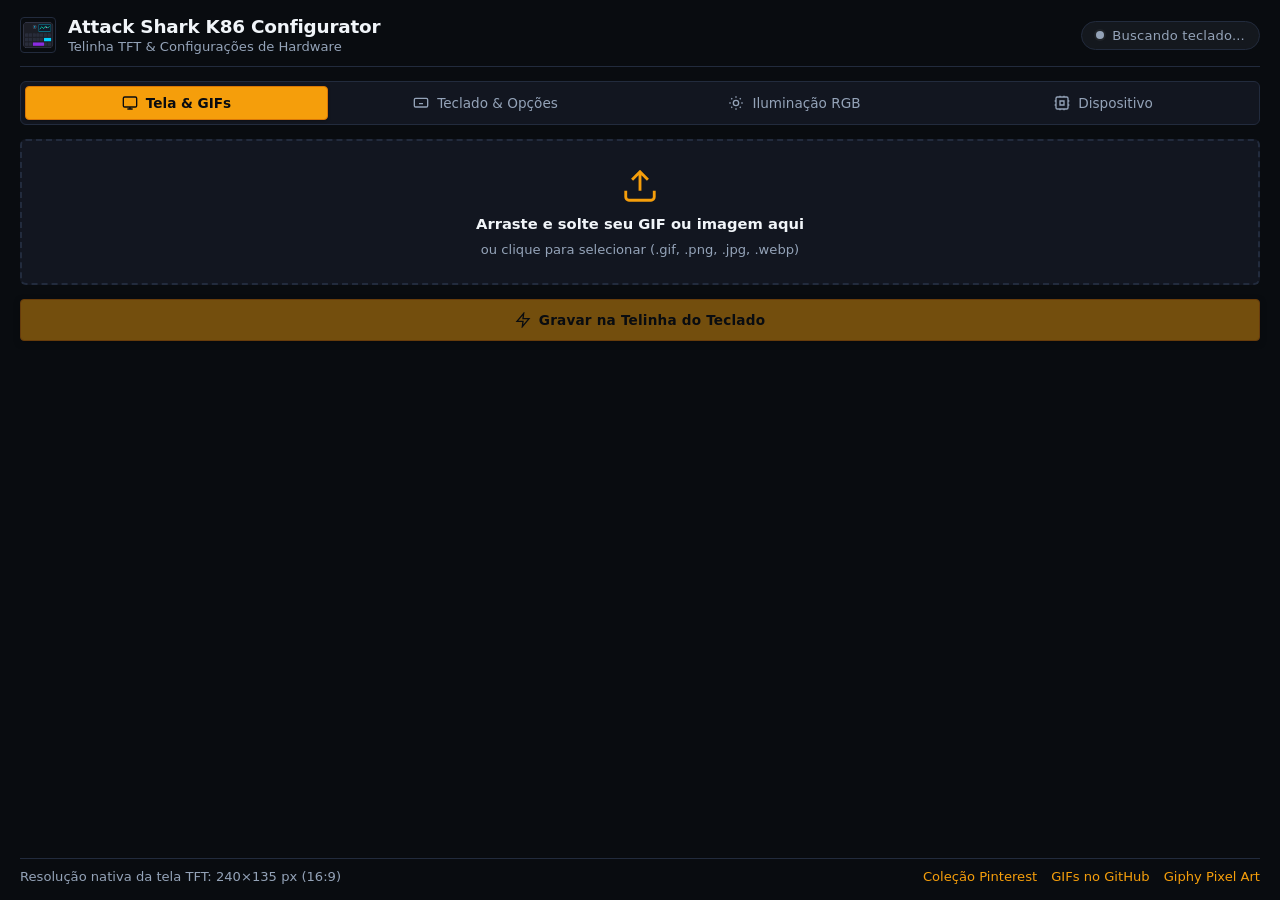
==== ui/index.html @ 5334096b "refactor(ui): modularize monolithic app_ui.html into ui/ directory" ====
<!DOCTYPE html>
<html lang="pt-BR">
<head>
  <meta charset="UTF-8">
  <meta name="viewport" content="width=device-width, initial-scale=1.0">
  <title>Attack Shark K86 - Configurator & Screen Uploader</title>
  <link rel="stylesheet" href="css/style.css">
</head>
<body>

  <header>
    <div class="brand">
      <img id="appIcon" src="icon.png" alt="Icon">
      <div>
        <h1>Attack Shark K86 Configurator</h1>
        <span>Telinha TFT & Configurações de Hardware</span>
      </div>
    </div>
    <div id="deviceBadge" class="status-badge">
      <div class="status-dot"></div>
      <span id="deviceText">Buscando teclado...</span>
    </div>
  </header>

  <!-- Navigation Tabs -->
  <nav class="tabs-nav">
    <button class="tab-btn active" data-tab="tab-screen">
      <svg viewBox="0 0 24 24"><rect width="20" height="15" x="2" y="3" rx="2"/><path d="M12 18v3M8 21h8"/></svg>
      <span>Tela &amp; GIFs</span>
    </button>
    <button class="tab-btn" data-tab="tab-device">
      <svg viewBox="0 0 24 24"><rect width="20" height="13" x="2" y="5" rx="2"/><path d="M6 9h.01M10 9h.01M14 9h.01M18 9h.01M6 13h.01M18 13h.01M9 13h6"/></svg>
      <span>Teclado &amp; Opções</span>
    </button>
    <button class="tab-btn" data-tab="tab-lighting">
      <svg viewBox="0 0 24 24"><circle cx="12" cy="12" r="4"/><path d="M12 2v2M12 20v2M4.93 4.93l1.41 1.41M17.66 17.66l1.41 1.41M2 12h2M20 12h2M6.34 17.66l-1.41 1.41M19.07 4.93l-1.41 1.41"/></svg>
      <span>Iluminação RGB</span>
    </button>
    <button class="tab-btn" data-tab="tab-info">
      <svg viewBox="0 0 24 24"><rect width="18" height="18" x="3" y="3" rx="2"/><path d="M9 9h6v6H9zM9 1v2M15 1v2M9 21v2M15 21v2M1 9h2M1 15h2M21 9h2M21 15h2"/></svg>
      <span>Dispositivo</span>
    </button>
  </nav>

  <!-- Global Alert Box -->
  <div id="alertBox" class="alert"></div>

  <!-- TAB 1: SCREEN & GIF UPLOAD -->
  <div id="tab-screen" class="tab-pane active">
    <div id="dropzone" class="dropzone">
      <svg viewBox="0 0 24 24">
        <path d="M21 15v4a2 2 0 0 1-2 2H5a2 2 0 0 1-2-2v-4M17 8l-5-5-5 5M12 3v12"/>
      </svg>
      <div class="dropzone-text">Arraste e solte seu GIF ou imagem aqui</div>
      <div class="dropzone-subtext">ou clique para selecionar (.gif, .png, .jpg, .webp)</div>
      <input type="file" id="fileInput" accept="image/gif,image/png,image/jpeg,image/webp" style="display: none;">
    </div>

    <!-- Preview Panel -->
    <div id="previewPanel" class="panel" style="display: none;">
      <div class="preview-container">
        <div class="screen-bezel">
          <img id="previewImg" src="data:image/svg+xml,%3Csvg xmlns='http://www.w3.org/2000/svg' width='240' height='135'%3E%3Crect width='100%25' height='100%25' fill='%2305070a'/%3E%3C/svg%3E" alt="Preview TFT">
        </div>
        <div class="file-details">
          <div id="fileName" class="file-name">animacao.gif</div>
          <div id="fileDims" style="color: var(--muted); font-size: 0.85rem;">240 × 135 px (Escala Nativa)</div>
          <div class="badge-row">
            <div id="badgeFrames" class="badge">-- quadros</div>
            <div id="badgeDuration" class="badge">-- ms/quadro</div>
            <div id="badgeSize" class="badge">-- KB</div>
          </div>
        </div>
      </div>

      <!-- Controls -->
      <div class="controls-grid">
        <div class="control-group">
          <div class="control-label">
            Velocidade / Delay:
            <span id="delayVal">40</span>
          </div>
          <input type="range" id="delaySlider" min="5" max="150" value="40">
          <span class="control-hint">Menor = mais rápido (recomendado: 25 a 60 ms)</span>
        </div>

        <div class="control-group">
          <div class="control-label">
            Limite de Quadros:
            <span id="framesVal">60</span>
          </div>
          <input type="range" id="framesSlider" min="10" max="90" value="60">
          <span class="control-hint">Amostragem inteligente para caber na memória flash</span>
        </div>

        <div class="control-group" style="grid-column: span 2;">
          <div class="control-label">Enquadramento do Display:</div>
          <div class="radio-group">
            <div class="radio-btn active" data-fit="crop">Preencher (Crop)</div>
            <div class="radio-btn" data-fit="contain">Conter (Barras Pretas)</div>
            <div class="radio-btn" data-fit="stretch">Esticar</div>
          </div>
        </div>
      </div>
    </div>

    <!-- Upload Action -->
    <div style="display: flex; flex-direction: column; gap: 8px;">
      <button id="btnUpload" class="btn btn-primary" style="width: 100%; padding: 12px;" disabled>
        <svg viewBox="0 0 24 24"><polygon points="13 2 3 14 12 14 11 22 21 10 12 10 13 2"/></svg>
        Gravar na Telinha do Teclado
      </button>
      <div id="progressContainer" class="progress-bar-container">
        <div id="progressBar" class="progress-bar"></div>
      </div>
      <div id="progressInfo" class="progress-info" style="display: none;">
        <span id="progressMsg">Iniciando gravação...</span>
        <span id="progressPct">0%</span>
      </div>
    </div>
  </div>

  <!-- TAB 2: KEYBOARD & HARDWARE SETTINGS -->
  <div id="tab-device" class="tab-pane">
    <!-- Clock Sync -->
    <div class="panel">
      <h2 class="panel-title">
        <svg viewBox="0 0 24 24"><circle cx="12" cy="12" r="10"/><polyline points="12 6 12 12 16 14"/></svg>
        Relógio da Tela TFT
      </h2>
      <p class="panel-desc">Sincroniza o relógio interno exibido na telinha do K86 diretamente com o horário do seu computador.</p>
      <div style="display: flex; justify-content: flex-end;">
        <button id="btnSyncClock" class="btn btn-secondary">
          <svg viewBox="0 0 24 24"><path d="M21 12a9 9 0 0 0-9-9 9.75 9.75 0 0 0-6.74 2.74L3 8"/><path d="M3 3v5h5"/><path d="M3 12a9 9 0 0 0 9 9 9.75 9.75 0 0 0 6.74-2.74L21 16"/><path d="M16 21h5v-5"/></svg>
          Sincronizar com Horário do PC
        </button>
      </div>
    </div>

    <!-- Debounce -->
    <div class="panel">
      <h2 class="panel-title">
        <svg viewBox="0 0 24 24"><polygon points="13 2 3 14 12 14 11 22 21 10 12 10 13 2"/></svg>
        Debounce de Teclas (Tempo de Resposta)
      </h2>
      <p class="panel-desc">Valores mais baixos diminuem a latência das teclas; aumente caso sinta repetições involuntárias (duplo clique).</p>
      <div class="control-group">
        <div class="control-label">
          Tempo de Debounce:
          <span id="debounceVal">3 ms</span>
        </div>
        <input type="range" id="debounceSlider" min="1" max="10" value="3">
      </div>
      <div style="display: flex; justify-content: flex-end;">
        <button id="btnSaveDebounce" class="btn btn-secondary">
          <svg viewBox="0 0 24 24"><path d="M19 21H5a2 2 0 0 1-2-2V5a2 2 0 0 1 2-2h11l5 5v11a2 2 0 0 1-2 2z"/><polyline points="17 21 17 13 7 13 7 21"/><polyline points="7 3 7 8 15 8"/></svg>
          Salvar Debounce
        </button>
      </div>
    </div>

    <!-- Hardware Switches -->
    <div class="panel">
      <h2 class="panel-title">
        <svg viewBox="0 0 24 24"><path d="M12 20v-6M6 20V10M18 20V4"/><circle cx="12" cy="10" r="2"/><circle cx="6" cy="14" r="2"/><circle cx="18" cy="8" r="2"/></svg>
        Interruptores de Hardware
      </h2>
      
      <div class="switch-row">
        <div class="switch-info">
          <h3>Bloquear Tecla Windows (Win Lock)</h3>
          <p>Desativa a tecla Windows durante jogos para evitar saídas acidentais.</p>
        </div>
        <label class="toggle-switch">
          <input type="checkbox" id="switchWinLock">
          <span class="toggle-slider"></span>
        </label>
      </div>

      <div class="switch-row">
        <div class="switch-info">
          <h3>Inverter WASD com as Setas</h3>
          <p>Troca a função das teclas W/A/S/D pelas teclas de setas direcionais.</p>
        </div>
        <label class="toggle-switch">
          <input type="checkbox" id="switchWasdSwap">
          <span class="toggle-slider"></span>
        </label>
      </div>

      <div class="switch-row">
        <div class="switch-info">
          <h3>Desligar Iluminação das Teclas (Backlight)</h3>
          <p>Apaga todos os LEDs sob as teclas do teclado.</p>
        </div>
        <label class="toggle-switch">
          <input type="checkbox" id="switchLedOff">
          <span class="toggle-slider"></span>
        </label>
      </div>

      <div class="switch-row">
        <div class="switch-info">
          <h3>Desligar LEDs Laterais (Side Light)</h3>
          <p>Desativa as faixas luminosas nas laterais do K86.</p>
        </div>
        <label class="toggle-switch">
          <input type="checkbox" id="switchSideLedOff">
          <span class="toggle-slider"></span>
        </label>
      </div>

      <div style="display: flex; justify-content: flex-end; padding-top: 6px;">
        <button id="btnSaveOptions" class="btn btn-secondary">
          <svg viewBox="0 0 24 24"><path d="M19 21H5a2 2 0 0 1-2-2V5a2 2 0 0 1 2-2h11l5 5v11a2 2 0 0 1-2 2z"/><polyline points="17 21 17 13 7 13 7 21"/><polyline points="7 3 7 8 15 8"/></svg>
          Aplicar Opções
        </button>
      </div>
    </div>

    <!-- Sleep Timers -->
    <div class="panel">
      <h2 class="panel-title">
        <svg viewBox="0 0 24 24"><path d="M12 3a6 6 0 0 0 9 9 9 9 0 1 1-9-9Z"/></svg>
        Temporizadores de Suspensão (Economia de Bateria)
      </h2>
      <div class="controls-grid" style="border: none; padding-top: 0;">
        <div class="control-group">
          <label class="control-label">Hibernação 2.4 GHz:</label>
          <select id="selSleepRf">
            <option value="60">1 minuto (60s)</option>
            <option value="120">2 minutos (120s)</option>
            <option value="180">3 minutos (180s - Padrão)</option>
            <option value="300">5 minutos (300s)</option>
            <option value="600">10 minutos (600s)</option>
          </select>
        </div>
        <div class="control-group">
          <label class="control-label">Hibernação Bluetooth:</label>
          <select id="selSleepBt">
            <option value="60">1 minuto (60s)</option>
            <option value="120">2 minutos (120s)</option>
            <option value="180">3 minutos (180s - Padrão)</option>
            <option value="300">5 minutos (300s)</option>
            <option value="600">10 minutos (600s)</option>
          </select>
        </div>
        <div class="control-group" style="grid-column: span 2;">
          <label class="control-label">Suspensão Profunda (Deep Sleep):</label>
          <select id="selSleepDeep">
            <option value="600">10 minutos (600s)</option>
            <option value="1200">20 minutos (1200s - Padrão)</option>
            <option value="1800">30 minutos (1800s)</option>
            <option value="3600">1 hora (3600s)</option>
          </select>
        </div>
      </div>
      <div style="display: flex; justify-content: flex-end;">
        <button id="btnSaveSleep" class="btn btn-secondary">
          <svg viewBox="0 0 24 24"><path d="M19 21H5a2 2 0 0 1-2-2V5a2 2 0 0 1 2-2h11l5 5v11a2 2 0 0 1-2 2z"/><polyline points="17 21 17 13 7 13 7 21"/><polyline points="7 3 7 8 15 8"/></svg>
          Salvar Temporizadores
        </button>
      </div>
    </div>
  </div>

  <!-- TAB 3: RGB LIGHTING -->
  <div id="tab-lighting" class="tab-pane">
    <!-- Interactive Live Keyboard & Side LED Preview Panel -->
    <div class="panel keyboard-preview-panel">
      <div style="display: flex; justify-content: space-between; align-items: flex-start; flex-wrap: wrap; gap: 8px;">
        <div>
          <h2 class="panel-title">
            <svg viewBox="0 0 24 24"><rect width="20" height="13" x="2" y="5" rx="2"/><path d="M6 9h.01M10 9h.01M14 9h.01M18 9h.01M6 13h.01M18 13h.01M9 13h6"/></svg>
            Simulação de Iluminação em Tempo Real
          </h2>
          <p class="panel-desc">Efeito, cor e movimento do backlight e das barras laterais. As mudanças refletem instantaneamente.</p>
        </div>
        <div class="preview-pill">
          <span class="preview-pill-dot"></span>
          <span id="previewStatusText">Backlight Ativo</span>
        </div>
      </div>

      <div class="keyboard-stage-wrapper">
        <canvas id="keyboardCanvas" width="680" height="232" title="Prévia dinâmica do Attack Shark K86 — Clique nas teclas para simular digitação"></canvas>
      </div>

      <div class="preview-indicators-row">
        <div class="preview-indicator-item">
          <span class="preview-indicator-label">Teclas:</span>
          <span id="previewKeyModeLabel" class="preview-indicator-val">Estático</span>
        </div>
        <div class="preview-indicator-item">
          <span class="preview-indicator-label">Laterais:</span>
          <span id="previewSideModeLabel" class="preview-indicator-val">Estático</span>
        </div>
        <div class="preview-indicator-item">
          <span class="preview-indicator-label">Velocidade:</span>
          <span id="previewSpeedLabel" class="preview-indicator-val">2</span>
        </div>
        <div class="preview-indicator-item" style="margin-left: auto;">
          <span class="preview-indicator-hint">Clique nas teclas para simular digitação</span>
        </div>
      </div>
    </div>

    <div class="panel">
      <h2 class="panel-title">
        <svg viewBox="0 0 24 24"><circle cx="12" cy="12" r="4"/><path d="M12 2v2M12 20v2M4.93 4.93l1.41 1.41M17.66 17.66l1.41 1.41M2 12h2M20 12h2M6.34 17.66l-1.41 1.41M19.07 4.93l-1.41 1.41"/></svg>
        Efeitos e Iluminação das Teclas
      </h2>

      <div class="control-group">
        <label class="control-label">Modo / Efeito de Iluminação:</label>
        <select id="selLedMode">
          <option value="1">Estático (Static)</option>
          <option value="2">Respiração (Breathing)</option>
          <option value="3">Ciclo de Espectro (Spectrum Cycle)</option>
          <option value="4">Onda (Wave)</option>
          <option value="5">Ondulação ao Digitar (Ripple)</option>
          <option value="6">Pontos Estelares (Star Dots)</option>
          <option value="7">Fluxo (Flow)</option>
          <option value="8">Sombra de Tecla (Key Shadow)</option>
          <option value="9">Camadas (Layers)</option>
          <option value="10">Onda Senoidal (Sine Wave)</option>
          <option value="11">Mola (Spring)</option>
          <option value="12">Neon</option>
          <option value="14">Radiante (Radiant)</option>
          <option value="15">Loop</option>
          <option value="16">Grade de Cores (Color Grid)</option>
          <option value="17">Queda de Neve (Snowfall)</option>
          <option value="18">Meteoro (Meteor)</option>
          <option value="19">Neve Suave (Silent Snow)</option>
        </select>
      </div>

      <div class="control-group" style="padding-top: 6px;">
        <div style="display: flex; justify-content: space-between; align-items: center;">
          <label class="control-label" style="margin: 0;">Modo de Cor:</label>
          <div class="radio-group" style="max-width: 220px;">
            <div class="radio-btn active" id="btnColorCustom" data-rainbow="0">Cor Fixa</div>
            <div class="radio-btn" id="btnColorRainbow" data-rainbow="1">Arco-íris</div>
          </div>
        </div>

        <!-- Custom Color Section for Keys -->
        <div id="groupCustomColor" class="color-section">
          <div class="color-hub-row">
            <div class="color-chip-wrapper" title="Clique para abrir o seletor nativo do sistema">
              <div id="colorChip" class="color-chip"></div>
              <input type="color" id="nativeColorMain" class="native-color-picker" value="#00ffff" title="Seletor de cor">
            </div>
            <div class="color-meta">
              <div class="color-hex-input-group">
                <input type="text" id="inputColorHex" class="color-hex-input" value="#00FFFF" maxlength="7" spellcheck="false" title="Código HEX">
                <span id="labelColorRgb" class="color-rgb-label">RGB(0, 255, 255)</span>
              </div>
            </div>
          </div>

          <div class="hue-slider-group">
            <div class="hue-slider-label">
              <span>Matiz Espectral (Hue):</span>
              <span id="hueValMain" style="font-family: monospace; font-size: 0.82rem; color: var(--accent);">180°</span>
            </div>
            <input type="range" id="hueSliderMain" class="hue-slider" min="0" max="360" value="180">
          </div>

          <div class="color-presets-wrapper">
            <span class="color-presets-title">Cores Rápidas:</span>
            <div class="color-presets-grid" id="colorPresets"></div>
          </div>
        </div>
      </div>

      <div class="controls-grid" style="border: none; padding-top: 6px;">
        <div class="control-group">
          <div class="control-label">
            Brilho dos LEDs:
            <span id="labelBrightness">4 (Máx)</span>
          </div>
          <input type="range" id="sliderBrightness" min="0" max="4" value="4">
        </div>

        <div class="control-group">
          <div class="control-label">
            Velocidade do Efeito:
            <span id="labelSpeed">2</span>
          </div>
          <input type="range" id="sliderSpeed" min="0" max="4" value="2">
        </div>
      </div>
      <div style="display: flex; justify-content: flex-end; padding-top: 10px;">
        <button id="btnApplyLed" class="btn btn-primary">
          <svg viewBox="0 0 24 24"><circle cx="12" cy="12" r="4"/><path d="M12 2v2M12 20v2M4.93 4.93l1.41 1.41M17.66 17.66l1.41 1.41M2 12h2M20 12h2"/></svg>
          Aplicar Iluminação
        </button>
      </div>
    </div>

    <!-- Side LED Lighting Panel -->
    <div class="panel">
      <h2 class="panel-title">
        <svg viewBox="0 0 24 24"><rect width="18" height="18" x="3" y="3" rx="2"/><path d="M7 3v18M17 3v18"/></svg>
        Iluminação das Barras Laterais (Side LEDs)
      </h2>
      <p class="panel-desc">Controle dedicado das fitas de LED nas bordas esquerda e direita do Attack Shark K86.</p>

      <div class="control-group">
        <label class="control-label">Modo dos LEDs Laterais:</label>
        <select id="selSledMode">
          <option value="0">Desligado (Off)</option>
          <option value="1" selected>Estático (Static)</option>
          <option value="2">Respiração (Breathing)</option>
          <option value="3">Neon (Arco-íris Dinâmico)</option>
          <option value="4">Onda (Wave)</option>
          <option value="5">Cobra (Snake)</option>
        </select>
      </div>

      <div class="control-group" style="padding-top: 6px;">
        <div style="display: flex; justify-content: space-between; align-items: center;">
          <label class="control-label" style="margin: 0;">Modo de Cor Lateral:</label>
          <div class="radio-group" style="max-width: 220px;">
            <div class="radio-btn active" id="btnSledColorCustom">Cor Fixa</div>
            <div class="radio-btn" id="btnSledColorRainbow">Arco-íris</div>
          </div>
        </div>

        <!-- Custom Color Section for Side LEDs (Identical Architecture) -->
        <div id="groupSledCustomColor" class="color-section">
          <div class="color-hub-row">
            <div class="color-chip-wrapper" title="Clique para abrir o seletor nativo do sistema">
              <div id="sledColorChip" class="color-chip"></div>
              <input type="color" id="nativeColorSled" class="native-color-picker" value="#00ffff" title="Seletor de cor lateral">
            </div>
            <div class="color-meta">
              <div class="color-hex-input-group">
                <input type="text" id="inputSledColorHex" class="color-hex-input" value="#00FFFF" maxlength="7" spellcheck="false" title="Código HEX">
                <span id="labelSledColorRgb" class="color-rgb-label">RGB(0, 255, 255)</span>
              </div>
            </div>
            <button id="btnCopyMainColor" class="btn btn-secondary" style="margin-left: auto; padding: 6px 12px; font-size: 0.82rem;">
              <svg viewBox="0 0 24 24"><polygon points="13 2 3 14 12 14 11 22 21 10 12 10 13 2"/></svg>
              Copiar Cor das Teclas
            </button>
          </div>

          <div class="hue-slider-group">
            <div class="hue-slider-label">
              <span>Matiz Espectral (Hue):</span>
              <span id="hueValSled" style="font-family: monospace; font-size: 0.82rem; color: var(--accent);">180°</span>
            </div>
            <input type="range" id="hueSliderSled" class="hue-slider" min="0" max="360" value="180">
          </div>

          <div class="color-presets-wrapper">
            <span class="color-presets-title">Cores Rápidas:</span>
            <div class="color-presets-grid" id="sledColorPresets"></div>
          </div>
        </div>
      </div>

      <div class="controls-grid" style="border: none; padding-top: 6px;">
        <div class="control-group">
          <div class="control-label">
            Brilho Lateral:
            <span id="labelSledBrightness">4 (Máx)</span>
          </div>
          <input type="range" id="sliderSledBrightness" min="0" max="4" value="4">
        </div>

        <div class="control-group">
          <div class="control-label">
            Velocidade Lateral:
            <span id="labelSledSpeed">2</span>
          </div>
          <input type="range" id="sliderSledSpeed" min="0" max="4" value="2">
        </div>
      </div>
      <div style="display: flex; justify-content: flex-end; padding-top: 10px;">
        <button id="btnApplySled" class="btn btn-primary">
          <svg viewBox="0 0 24 24"><rect width="18" height="18" x="3" y="3" rx="2"/><path d="M7 3v18M17 3v18"/></svg>
          Aplicar LEDs Laterais
        </button>
      </div>
    </div>
  </div>

  <!-- TAB 4: DEVICE INFO & MAINTENANCE -->
  <div id="tab-info" class="tab-pane">
    <div class="panel">
      <h2 class="panel-title">
        <svg viewBox="0 0 24 24"><rect width="18" height="18" x="3" y="3" rx="2"/><path d="M9 9h6v6H9zM9 1v2M15 1v2M9 21v2M15 21v2M1 9h2M1 15h2M21 9h2M21 15h2"/></svg>
        Informações de Hardware
      </h2>
      <table class="info-table">
        <tbody>
          <tr><td>Modelo:</td><td id="infoModel">Attack Shark K86</td></tr>
          <tr><td>Revisão / Device ID:</td><td id="infoDevId">--</td></tr>
          <tr><td>Identificador USB:</td><td id="infoUsbId">3151:4015</td></tr>
          <tr><td>Chipset / Família:</td><td id="infoFamily">ROYUAN YC500 / YC3121</td></tr>
          <tr><td>Interface de Comunicação:</td><td id="infoNode">/dev/hidrawX</td></tr>
          <tr><td>Resolução da Telinha:</td><td>240 × 135 pixels (RGB565)</td></tr>
        </tbody>
      </table>
    </div>

    <div class="panel" style="border-color: rgba(239, 68, 68, 0.35); background: rgba(239, 68, 68, 0.03);">
      <h2 class="panel-title" style="color: var(--error-text);">
        <svg viewBox="0 0 24 24" style="stroke: var(--error-text);"><path d="m21.73 18-8-14a2 2 0 0 0-3.48 0l-8 14A2 2 0 0 0 4 21h16a2 2 0 0 0 1.73-3Z"/><line x1="12" y1="9" x2="12" y2="13"/><line x1="12" y1="17" x2="12.01" y2="17"/></svg>
        Restauração aos Padrões de Fábrica
      </h2>
      <p class="panel-desc">Restaura todas as configurações, tempos de suspensão, debounce e iluminação para os padrões originais de fábrica do teclado.</p>
      <div style="display: flex; justify-content: flex-end; margin-top: 6px;">
        <button id="btnFactoryReset" class="btn btn-danger">
          <svg viewBox="0 0 24 24"><path d="M3 6h18M19 6v14a2 2 0 0 1-2 2H7a2 2 0 0 1-2-2V6M8 6V4a2 2 0 0 1 2-2h4a2 2 0 0 1 2 2v2"/></svg>
          Restaurar Padrões de Fábrica
        </button>
      </div>
    </div>
  </div>

  <!-- Footer -->
  <footer>
    <span>Resolução nativa da tela TFT: 240×135 px (16:9)</span>
    <div class="links-group">
      <a href="#" onclick="openExternal('https://br.pinterest.com/mayssarf/gifs-for-attack-shark-k86'); return false;">Coleção Pinterest</a>
      <a href="#" onclick="openExternal('https://github.com/marcel-pietron/k86-screen-frames'); return false;">GIFs no GitHub</a>
      <a href="#" onclick="openExternal('https://giphy.com/search/pixel-art-loop'); return false;">Giphy Pixel Art</a>
    </div>
  </footer>


  <script src="js/keyboard_preview.js"></script>
  <script src="js/app.js"></script>
</body>
</html>
---- ui/css/style.css ----
:root {
      /* Console Tático / Engenharia de Hardware */
      --bg: #090c10;
      --card: #121620;
      --card-hover: #171d2b;
      --border: #222b3d;
      --border-focus: #3b4763;
      
      /* Acento de Instrumentação: Âmbar Tático */
      --accent: #f59e0b;
      --accent-hover: #d97706;
      --accent-active: #b45309;
      --accent-fg: #090c10;
      --accent-subtle: rgba(245, 158, 11, 0.12);
      --accent-border: rgba(245, 158, 11, 0.35);
      
      /* Marcadores de Telemetria */
      --telemetry: #00d2ff;
      --telemetry-subtle: rgba(0, 210, 255, 0.12);
      
      /* Estados de Sistema */
      --success: #10b981;
      --success-subtle: rgba(16, 185, 129, 0.12);
      --success-border: rgba(16, 185, 129, 0.35);
      --error: #dc2626;
      --error-text: #f87171;
      --error-subtle: rgba(220, 38, 38, 0.12);
      --error-border: rgba(220, 38, 38, 0.35);
      
      --text: #f1f5f9;
      --muted: #94a3b8;
      --muted-dark: #8da2bd;
      
      --radius: 6px;
      --radius-sm: 4px;
      --radius-lg: 8px;
      
      --shadow-elevation: 0 4px 16px rgba(0, 0, 0, 0.45);
      --shadow-surface: 0 1px 3px rgba(0, 0, 0, 0.3);
    }

    * {
      box-sizing: border-box;
      margin: 0;
      padding: 0;
      font-family: system-ui, -apple-system, BlinkMacSystemFont, "Segoe UI", Roboto, "Ubuntu", "Cantarell", sans-serif;
    }

    ::selection {
      background: rgba(245, 158, 11, 0.3);
      color: #ffffff;
    }

    ::-webkit-scrollbar {
      width: 6px;
      height: 6px;
    }
    ::-webkit-scrollbar-track {
      background: var(--bg);
    }
    ::-webkit-scrollbar-thumb {
      background: var(--border);
      border-radius: 3px;
    }
    ::-webkit-scrollbar-thumb:hover {
      background: var(--border-focus);
    }

    :focus-visible {
      outline: 2px solid var(--accent);
      outline-offset: 2px;
    }

    .font-mono, .badge, .file-name, #infoUsbId, #infoFamily, #infoNode, #labelColorHex, #labelSledColorHex {
      font-family: "JetBrains Mono", "Fira Code", "Cascadia Code", "SFMono-Regular", Consolas, monospace;
      font-variant-numeric: tabular-nums;
    }

    .tab-btn, .btn, .radio-btn, .toggle-switch, .preset-dot, .brand img {
      user-select: none;
      -webkit-user-select: none;
    }

    body {
      background: var(--bg);
      color: var(--text);
      padding: 16px 20px;
      min-height: 100vh;
      display: flex;
      flex-direction: column;
      gap: 14px;
    }

    header {
      display: flex;
      justify-content: space-between;
      align-items: center;
      padding-bottom: 12px;
      border-bottom: 1px solid var(--border);
    }

    .brand {
      display: flex;
      align-items: center;
      gap: 12px;
    }

    .brand img {
      width: 36px;
      height: 36px;
      border-radius: var(--radius-sm);
      border: 1px solid var(--border);
    }

    .brand h1 {
      font-size: 1.15rem;
      font-weight: 600;
      letter-spacing: -0.2px;
      color: var(--text);
    }

    .brand span {
      font-size: 0.82rem;
      color: var(--muted);
      display: block;
      margin-top: 2px;
    }

    .status-badge {
      display: flex;
      align-items: center;
      gap: 8px;
      padding: 6px 14px;
      border-radius: 20px;
      font-size: 0.82rem;
      font-weight: 500;
      background: rgba(148, 163, 184, 0.08);
      border: 1px solid var(--border);
      color: var(--muted);
      letter-spacing: 0.2px;
    }

    .status-badge.connected {
      background: var(--success-subtle);
      border-color: var(--success-border);
      color: var(--success);
    }

    .status-badge.error {
      background: var(--error-subtle);
      border-color: var(--error-border);
      color: var(--error);
    }

    .status-dot {
      width: 8px;
      height: 8px;
      border-radius: 50%;
      background: currentColor;
      box-shadow: 0 0 0 2px rgba(255, 255, 255, 0.05);
    }

    /* Tabs Navigation */
    .tabs-nav {
      display: flex;
      gap: 6px;
      background: var(--card);
      padding: 4px;
      border-radius: var(--radius);
      border: 1px solid var(--border);
    }

    .tab-btn {
      flex: 1;
      padding: 8px 12px;
      font-size: 0.85rem;
      font-weight: 500;
      border-radius: var(--radius-sm);
      border: 1px solid transparent;
      background: transparent;
      color: var(--muted);
      cursor: pointer;
      display: flex;
      align-items: center;
      justify-content: center;
      gap: 8px;
      transition: all 0.15s ease;
    }

    .tab-btn:hover {
      color: var(--text);
      background: var(--card-hover);
      border-color: var(--border);
    }

    .tab-btn.active {
      background: var(--accent);
      color: var(--accent-fg);
      font-weight: 600;
      border-color: var(--accent-hover);
      box-shadow: var(--shadow-surface);
    }

    .tab-btn svg {
      width: 16px;
      height: 16px;
      stroke: currentColor;
      stroke-width: 2;
      fill: none;
      flex-shrink: 0;
    }

    /* Tab Content Areas */
    .tab-pane {
      display: none;
      flex-direction: column;
      gap: 14px;
    }

    .tab-pane.active {
      display: flex;
    }

    /* Panels & Cards */
    .panel {
      background: var(--card);
      border: 1px solid var(--border);
      border-radius: var(--radius);
      padding: 18px;
      display: flex;
      flex-direction: column;
      gap: 14px;
      box-shadow: var(--shadow-surface);
    }

    .panel-title {
      font-size: 0.95rem;
      font-weight: 600;
      color: var(--text);
      display: flex;
      align-items: center;
      gap: 10px;
      letter-spacing: -0.1px;
    }

    .panel-title svg {
      width: 18px;
      height: 18px;
      stroke: var(--accent);
      stroke-width: 2;
      fill: none;
      flex-shrink: 0;
    }

    .panel-desc {
      font-size: 0.85rem;
      color: var(--muted);
      line-height: 1.45;
    }

    /* Drop Zone */
    .dropzone {
      border: 2px dashed var(--border);
      background: var(--card);
      border-radius: var(--radius);
      padding: 26px 20px;
      text-align: center;
      cursor: pointer;
      transition: all 0.2s ease;
      display: flex;
      flex-direction: column;
      align-items: center;
      justify-content: center;
      gap: 10px;
    }
    .dropzone.compact {
      padding: 12px 18px;
      flex-direction: row;
      gap: 12px;
      justify-content: center;
    }

    .dropzone.compact svg {
      width: 22px;
      height: 22px;
    }


    .dropzone:hover, .dropzone.dragover {
      border-color: var(--accent);
      background: var(--card-hover);
    }

    .dropzone svg {
      width: 38px;
      height: 38px;
      stroke: var(--accent);
      stroke-width: 1.8;
      fill: none;
    }

    .dropzone-text {
      font-size: 0.92rem;
      font-weight: 600;
      color: var(--text);
    }

    .dropzone-subtext {
      font-size: 0.82rem;
      color: var(--muted);
    }

    /* Preview Bezel (Tactical TFT 240x135 Screen) */
    .preview-container {
      display: flex;
      gap: 18px;
      align-items: center;
    }

    .screen-bezel {
      width: 240px;
      height: 135px;
      background: #05070a;
      border: 3px solid #1a202c;
      border-radius: var(--radius);
      overflow: hidden;
      position: relative;
      box-shadow: 0 4px 16px rgba(0, 0, 0, 0.6), inset 0 0 0 1px rgba(255, 255, 255, 0.08);
      flex-shrink: 0;
      display: flex;
      align-items: center;
      justify-content: center;
    }

    .screen-bezel::after {
      content: "";
      position: absolute;
      inset: 0;
      background: linear-gradient(135deg, rgba(255, 255, 255, 0.05) 0%, transparent 55%);
      pointer-events: none;
    }

    .screen-bezel img {
      width: 100%;
      height: 100%;
      object-fit: cover;
      image-rendering: pixelated;
    }

    .file-details {
      flex: 1;
      display: flex;
      flex-direction: column;
      gap: 8px;
      font-size: 0.85rem;
    }

    .file-name {
      font-weight: 600;
      font-size: 0.95rem;
      word-break: break-all;
      color: var(--text);
    }

    .badge-row {
      display: flex;
      flex-wrap: wrap;
      gap: 6px;
      margin-top: 4px;
    }

    .badge {
      background: var(--surface-2);
      border: 1px solid var(--border);
      padding: 4px 8px;
      border-radius: var(--radius-sm);
      font-size: 0.82rem;
      color: var(--muted);
    }

    /* Form Controls */
    .controls-grid {
      display: grid;
      grid-template-columns: 1fr 1fr;
      gap: 14px;
      padding-top: 12px;
      border-top: 1px solid var(--border);
    }

    .control-group {
      display: flex;
      flex-direction: column;
      gap: 6px;
    }

    .control-label {
      font-size: 0.82rem;
      font-weight: 500;
      color: var(--muted);
      display: flex;
      justify-content: space-between;
      align-items: center;
    }

    .control-label span {
      color: var(--accent);
      font-family: "JetBrains Mono", monospace;
      font-variant-numeric: tabular-nums;
      font-weight: 600;
    }

    .control-hint {
      font-size: 0.82rem;
      color: var(--muted-dark);
      line-height: 1.35;
    }

    input[type="range"] {
      width: 100%;
      accent-color: var(--accent);
      cursor: pointer;
      background: transparent;
      height: 20px;
    }

    select {
      -webkit-appearance: none;
      appearance: none;
      background-color: var(--card-hover);
      background-image: url("data:image/svg+xml,%3Csvg xmlns='http://www.w3.org/2000/svg' width='16' height='16' viewBox='0 0 24 24' fill='none' stroke='%2394a3b8' stroke-width='2' stroke-linecap='round' stroke-linejoin='round'%3E%3Cpath d='m6 9 6 6 6-6'/%3E%3C/svg%3E");
      background-repeat: no-repeat;
      background-position: right 10px center;
      background-size: 14px;
      border: 1px solid var(--border);
      border-radius: var(--radius-sm);
      color: var(--text);
      padding: 8px 32px 8px 12px;
      font-size: 0.85rem;
      outline: none;
      cursor: pointer;
      transition: border-color 0.15s ease;
    }

    input[type="text"], input[type="number"] {
      background-color: var(--card-hover);
      border: 1px solid var(--border);
      border-radius: var(--radius-sm);
      color: var(--text);
      padding: 8px 12px;
      font-size: 0.85rem;
      outline: none;
      transition: border-color 0.15s ease;
    }

    select option {
      background-color: var(--card);
      color: var(--text);
      padding: 8px;
    }

    select:focus, input[type="text"]:focus, input[type="number"]:focus {
      border-color: var(--accent);
      background-color: var(--surface-3);
    }

    .radio-group {
      display: flex;
      gap: 6px;
    }

    .radio-btn {
      flex: 1;
      padding: 6px 10px;
      font-size: 0.82rem;
      font-weight: 500;
      border: 1px solid var(--border);
      border-radius: var(--radius-sm);
      background: var(--card-hover);
      color: var(--muted);
      cursor: pointer;
      text-align: center;
      transition: all 0.15s ease;
    }

    .radio-btn:hover {
      color: var(--text);
      border-color: var(--border-focus);
    }

    .radio-btn.active {
      background: var(--accent-subtle);
      color: var(--accent);
      border-color: var(--accent);
      font-weight: 600;
    }

    /* Switch Rows */
    .switch-row {
      display: flex;
      justify-content: space-between;
      align-items: center;
      padding: 10px 0;
      border-bottom: 1px solid rgba(255, 255, 255, 0.05);
    }

    .switch-row:last-child {
      border-bottom: none;
    }

    .switch-info h3 {
      font-size: 0.88rem;
      font-weight: 500;
      color: var(--text);
    }

    .switch-info p {
      font-size: 0.82rem;
      color: var(--muted);
      margin-top: 2px;
      line-height: 1.35;
    }

    .toggle-switch {
      position: relative;
      width: 44px;
      height: 24px;
      cursor: pointer;
      flex-shrink: 0;
    }

    .toggle-switch input {
      opacity: 0;
      width: 0;
      height: 0;
    }

    .toggle-slider {
      position: absolute;
      inset: 0;
      background: #1a202c;
      border: 1px solid var(--border);
      border-radius: 24px;
      transition: 0.2s ease;
    }

    .toggle-slider:before {
      position: absolute;
      content: "";
      height: 16px;
      width: 16px;
      left: 3px;
      bottom: 3px;
      background: var(--muted);
      border-radius: 50%;
      transition: 0.2s ease;
    }

    .toggle-switch input:focus-visible + .toggle-slider {
      outline: 2px solid var(--accent);
      outline-offset: 2px;
    }

    .toggle-switch input:checked + .toggle-slider {
      background: var(--accent);
      border-color: var(--accent);
    }

    .toggle-switch input:checked + .toggle-slider:before {
      transform: translateX(20px);
      background: var(--accent-fg);
    }

    /* Buttons */
    .btn {
      padding: 9px 16px;
      border-radius: var(--radius-sm);
      font-size: 0.85rem;
      font-weight: 600;
      cursor: pointer;
      display: inline-flex;
      align-items: center;
      justify-content: center;
      gap: 8px;
      transition: all 0.15s ease;
      border: 1px solid transparent;
      letter-spacing: 0.2px;
    }

    .btn svg {
      width: 16px;
      height: 16px;
      stroke: currentColor;
      stroke-width: 2;
      fill: none;
      flex-shrink: 0;
    }

    .btn-primary {
      background: var(--accent);
      color: var(--accent-fg);
      border-color: var(--accent-hover);
      box-shadow: 0 2px 6px rgba(0, 0, 0, 0.4);
    }

    .btn-primary:hover:not(:disabled) {
      background: var(--accent-hover);
      border-color: var(--accent-active);
    }

    .btn-secondary {
      background: var(--card-hover);
      color: var(--text);
      border-color: var(--border);
    }

    .btn-secondary:hover:not(:disabled) {
      background: var(--border);
      border-color: var(--border-focus);
    }

    .btn-danger {
      background: var(--error);
      color: #ffffff;
      border-color: rgba(255, 255, 255, 0.1);
      box-shadow: 0 2px 6px rgba(0, 0, 0, 0.4);
    }

    .btn-danger:hover:not(:disabled) {
      background: #dc2626;
    }

    .btn:disabled {
      opacity: 0.45;
      cursor: not-allowed;
      transform: none !important;
    }

    /* Progress & Alert */
    .progress-bar-container {
      width: 100%;
      height: 6px;
      background: rgba(255, 255, 255, 0.08);
      border-radius: 3px;
      overflow: hidden;
      margin-top: 8px;
      display: none;
    }

    .progress-bar {
      height: 100%;
      width: 0%;
      background: var(--accent);
      transition: width 0.15s ease;
    }

    .progress-info {
      font-size: 0.82rem;
      color: var(--muted);
      display: flex;
      justify-content: space-between;
      margin-top: 6px;
      font-family: "JetBrains Mono", monospace;
      font-variant-numeric: tabular-nums;
    }

    .alert {
      padding: 10px 14px;
      border-radius: var(--radius-sm);
      font-size: 0.85rem;
      display: none;
    }

    .alert.success {
      display: flex;
      background: var(--success-subtle);
      border: 1px solid var(--success-border);
      color: var(--success);
    }

    .alert.error {
      display: flex;
      background: var(--error-subtle);
      border: 1px solid var(--error-border);
      color: var(--error);
    }

    /* Unified Tactical Color Selector Component */
    .color-section {
      display: flex;
      flex-direction: column;
      gap: 14px;
      background: var(--bg);
      padding: 16px;
      border-radius: var(--radius);
      border: 1px solid var(--border);
      margin-top: 8px;
    }

    .color-hub-row {
      display: flex;
      align-items: center;
      gap: 14px;
      flex-wrap: wrap;
    }

    .color-chip-wrapper {
      position: relative;
      width: 44px;
      height: 44px;
      flex-shrink: 0;
    }

    .color-chip {
      width: 100%;
      height: 100%;
      border-radius: var(--radius-sm);
      border: 2px solid var(--border-focus);
      box-shadow: 0 2px 8px rgba(0, 0, 0, 0.5), inset 0 0 0 1px rgba(255, 255, 255, 0.15);
      background: #00ffff;
      cursor: pointer;
      transition: transform 0.15s ease, border-color 0.15s ease;
    }

    .color-chip:hover {
      transform: scale(1.05);
      border-color: var(--accent);
    }

    .native-color-picker {
      position: absolute;
      inset: 0;
      opacity: 0;
      width: 100%;
      height: 100%;
      cursor: pointer;
      border: none;
      padding: 0;
    }

    .color-meta {
      display: flex;
      flex-direction: column;
      gap: 3px;
    }

    .color-hex-input-group {
      display: flex;
      align-items: center;
      gap: 8px;
    }

    .color-hex-input {
      font-family: "JetBrains Mono", monospace;
      font-size: 0.88rem;
      font-weight: 600;
      color: var(--text);
      background: var(--card-hover);
      border: 1px solid var(--border);
      border-radius: var(--radius-sm);
      padding: 6px 10px;
      width: 100px;
      text-transform: uppercase;
      letter-spacing: 0.5px;
    }

    .color-hex-input:focus {
      border-color: var(--accent);
      background: var(--surface-3);
    }

    .color-rgb-label {
      font-family: "JetBrains Mono", monospace;
      font-size: 0.82rem;
      color: var(--muted);
      letter-spacing: 0.2px;
    }

    .hue-slider-group {
      display: flex;
      flex-direction: column;
      gap: 6px;
    }

    .hue-slider-label {
      font-size: 0.82rem;
      color: var(--muted);
      display: flex;
      justify-content: space-between;
      align-items: center;
      font-weight: 500;
    }

    .hue-slider {
      -webkit-appearance: none;
      appearance: none;
      width: 100%;
      height: 12px;
      border-radius: 6px;
      background: linear-gradient(to right, 
        #ff0000 0%, 
        #ffff00 17%, 
        #00ff00 33%, 
        #00ffff 50%, 
        #0000ff 67%, 
        #ff00ff 83%, 
        #ff0000 100%);
      outline: none;
      border: 1px solid rgba(255, 255, 255, 0.15);
      cursor: pointer;
    }

    .hue-slider::-webkit-slider-thumb {
      -webkit-appearance: none;
      appearance: none;
      width: 18px;
      height: 18px;
      border-radius: 50%;
      background: #ffffff;
      border: 2px solid #090c10;
      box-shadow: 0 1px 4px rgba(0, 0, 0, 0.8);
      cursor: pointer;
      transition: transform 0.1s ease;
    }

    .hue-slider::-webkit-slider-thumb:hover {
      transform: scale(1.15);
    }

    .color-presets-wrapper {
      display: flex;
      flex-direction: column;
      gap: 6px;
    }

    .color-presets-title {
      font-size: 0.82rem;
      color: var(--muted);
      font-weight: 500;
    }

    .color-presets-grid {
      display: flex;
      flex-wrap: wrap;
      gap: 8px;
      align-items: center;
    }

    .preset-dot {
      width: 26px;
      height: 26px;
      border-radius: var(--radius-sm);
      cursor: pointer;
      border: 1px solid rgba(255, 255, 255, 0.2);
      box-shadow: 0 1px 3px rgba(0, 0, 0, 0.4);
      transition: transform 0.15s ease, border-color 0.15s ease, box-shadow 0.15s ease;
    }

    .preset-dot:hover {
      transform: translateY(-2px);
      border-color: #ffffff;
      box-shadow: 0 3px 8px rgba(0, 0, 0, 0.6);
    }

    .preset-dot.active {
      border: 2px solid #ffffff;
      outline: 2px solid var(--accent);
      outline-offset: 1px;
      transform: translateY(-1px);
    }

    /* Live Keyboard Simulation Stage */
    .keyboard-preview-panel {
      padding: 18px 20px;
      background: var(--card);
      border: 1px solid var(--border);
      border-radius: var(--radius);
      box-shadow: var(--shadow-surface);
      display: flex;
      flex-direction: column;
      gap: 12px;
    }

    .keyboard-stage-wrapper {
      position: relative;
      display: flex;
      justify-content: center;
      align-items: center;
      padding: 16px;
      background: #06080c;
      border: 1px solid #1a2334;
      border-radius: var(--radius);
      box-shadow: inset 0 2px 10px rgba(0, 0, 0, 0.7);
      overflow: hidden;
    }

    #keyboardCanvas {
      display: block;
      max-width: 100%;
      height: auto;
      border-radius: 10px;
      cursor: pointer;
    }

    .preview-pill {
      display: inline-flex;
      align-items: center;
      gap: 8px;
      padding: 5px 12px;
      background: var(--card-hover);
      border: 1px solid var(--border);
      border-radius: 20px;
      font-size: 0.82rem;
      color: var(--muted);
      font-weight: 500;
      letter-spacing: 0.2px;
    }

    .preview-pill-dot {
      width: 7px;
      height: 7px;
      border-radius: 50%;
      background: var(--accent);
    }

    .preview-indicators-row {
      display: flex;
      align-items: center;
      gap: 16px;
      flex-wrap: wrap;
      padding-top: 4px;
      font-size: 0.82rem;
      color: var(--muted);
      border-top: 1px solid rgba(255, 255, 255, 0.04);
    }

    .preview-indicator-item {
      display: inline-flex;
      align-items: center;
      gap: 6px;
    }

    .preview-indicator-label {
      color: var(--muted-dark);
    }

    .preview-indicator-val {
      color: var(--text);
      font-family: "JetBrains Mono", monospace;
      font-weight: 600;
    }

    .preview-indicator-hint {
      color: var(--muted-dark);
      font-size: 0.82rem;
      font-style: italic;
    }

    /* Info Table */
    .info-table {
      width: 100%;
      border-collapse: collapse;
      font-size: 0.85rem;
    }

    .info-table td {
      padding: 9px 0;
      border-bottom: 1px solid rgba(255, 255, 255, 0.05);
    }

    .info-table td:first-child {
      color: var(--muted);
      width: 40%;
    }

    .info-table td:last-child {
      font-weight: 500;
      color: var(--text);
    }

    /* Footer */
    footer {
      margin-top: auto;
      padding-top: 10px;
      border-top: 1px solid var(--border);
      display: flex;
      justify-content: space-between;
      align-items: center;
      font-size: 0.82rem;
      color: var(--muted);
    }

    .links-group {
      display: flex;
      gap: 14px;
    }

    .links-group a {
      color: var(--accent);
      text-decoration: none;
      cursor: pointer;
      font-weight: 500;
    }

    .links-group a:hover {
      text-decoration: underline;
    }
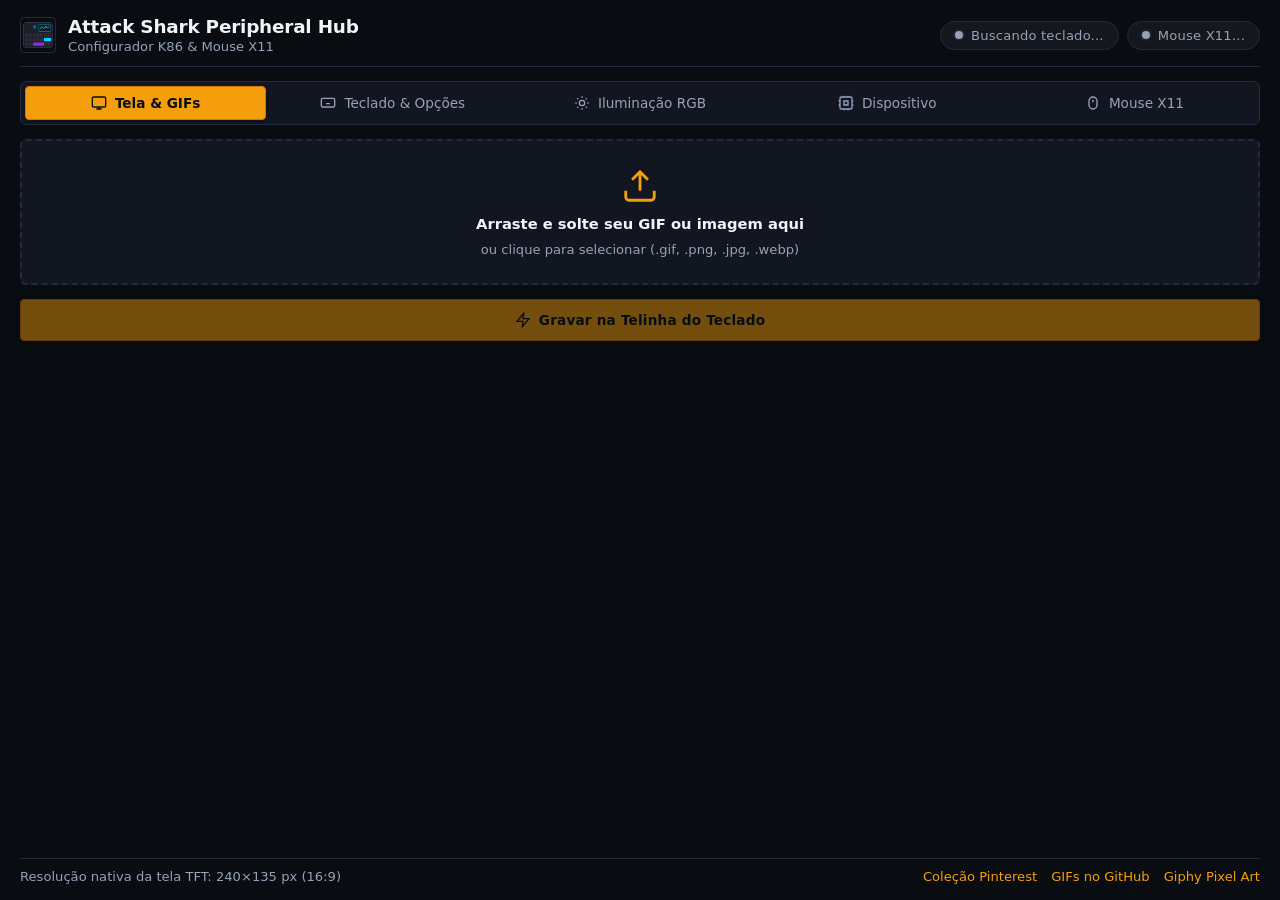
==== commit 1c892cf9: "feat(mouse): add support and configuration panel for Attack Shark X11" ====
--- a/ui/index.html
+++ b/ui/index.html
@@ -12,13 +12,19 @@
     <div class="brand">
       <img id="appIcon" src="icon.png" alt="Icon">
       <div>
-        <h1>Attack Shark K86 Configurator</h1>
-        <span>Telinha TFT & Configurações de Hardware</span>
-      </div>
-    </div>
-    <div id="deviceBadge" class="status-badge">
-      <div class="status-dot"></div>
-      <span id="deviceText">Buscando teclado...</span>
+        <h1>Attack Shark Peripheral Hub</h1>
+        <span>Configurador K86 &amp; Mouse X11</span>
+      </div>
+    </div>
+    <div style="display: flex; gap: 8px; align-items: center;">
+      <div id="deviceBadge" class="status-badge" title="Status do Teclado K86">
+        <div class="status-dot"></div>
+        <span id="deviceText">Buscando teclado...</span>
+      </div>
+      <div id="mouseBadge" class="status-badge" title="Status do Mouse X11">
+        <div class="status-dot"></div>
+        <span id="mouseText">Mouse X11...</span>
+      </div>
     </div>
   </header>
 
@@ -39,6 +45,10 @@
     <button class="tab-btn" data-tab="tab-info">
       <svg viewBox="0 0 24 24"><rect width="18" height="18" x="3" y="3" rx="2"/><path d="M9 9h6v6H9zM9 1v2M15 1v2M9 21v2M15 21v2M1 9h2M1 15h2M21 9h2M21 15h2"/></svg>
       <span>Dispositivo</span>
+    </button>
+    <button class="tab-btn" data-tab="tab-mouse">
+      <svg viewBox="0 0 24 24"><rect x="6" y="3" width="12" height="18" rx="6"/><path d="M12 7v4"/></svg>
+      <span>Mouse X11</span>
     </button>
   </nav>
 
@@ -522,6 +532,106 @@
     </div>
   </div>
 
+  <!-- TAB 5: MOUSE ATTACK SHARK X11 -->
+  <div id="tab-mouse" class="tab-pane">
+    <div class="panel">
+      <div style="display: flex; justify-content: space-between; align-items: center;">
+        <div>
+          <h2 class="panel-title">
+            <svg viewBox="0 0 24 24"><rect x="6" y="3" width="12" height="18" rx="6"/><path d="M12 7v4"/></svg>
+            Attack Shark X11 - Telemetria &amp; Status
+          </h2>
+          <p class="panel-desc">Sensor PixArt PAW3311 (até 22.000 DPI), Tri-Mode e base de carregamento magnética.</p>
+        </div>
+        <div id="mouseBatteryCard" style="display: flex; align-items: center; gap: 8px; background: rgba(0, 210, 255, 0.08); border: 1px solid rgba(0, 210, 255, 0.25); padding: 6px 14px; border-radius: var(--radius);">
+          <svg viewBox="0 0 24 24" style="width: 18px; height: 18px; stroke: var(--telemetry); fill: none;"><rect x="2" y="7" width="16" height="10" rx="2"/><line x1="20" y1="11" x2="20" y2="13"/></svg>
+          <span id="mouseBatteryVal" style="font-weight: 600; color: var(--telemetry); font-family: monospace;">--%</span>
+        </div>
+      </div>
+    </div>
+
+    <!-- Polling Rate & Debounce -->
+    <div class="panel">
+      <h2 class="panel-title">
+        <svg viewBox="0 0 24 24"><path d="M13 2L3 14h9l-1 8 10-12h-9l1-8z"/></svg>
+        Desempenho &amp; Polling Rate
+      </h2>
+      <p class="panel-desc">Taxa de comunicação com o receptor 2.4G e tempo de debounce dos switches ópticos.</p>
+      
+      <div class="form-grid">
+        <div class="form-group">
+          <label for="selMousePolling">Polling Rate (Taxa de Varredura)</label>
+          <select id="selMousePolling" class="select-input">
+            <option value="1000" selected>1000 Hz (1 ms - Recomendado para Jogos)</option>
+            <option value="500">500 Hz (2 ms)</option>
+            <option value="250">250 Hz (4 ms)</option>
+            <option value="125">125 Hz (8 ms - Máxima economia de bateria)</option>
+          </select>
+        </div>
+
+        <div class="form-group">
+          <label for="sliderMouseDebounce">Key Response / Debounce (<span id="mouseDebounceVal">4 ms</span>)</label>
+          <input type="range" id="sliderMouseDebounce" min="1" max="20" value="4" class="slider-input">
+        </div>
+      </div>
+
+      <div class="form-grid" style="margin-top: 14px;">
+        <div class="form-group">
+          <label for="selMouseLod">Lift-Off Distance (LOD)</label>
+          <select id="selMouseLod" class="select-input">
+            <option value="0" selected>Baixa (1 mm - Precisão competitiva)</option>
+            <option value="1">Alta (2 mm)</option>
+          </select>
+        </div>
+
+        <div class="form-group">
+          <label for="selMouseSleep">Tempo para Suspensão (Sleep)</label>
+          <select id="selMouseSleep" class="select-input">
+            <option value="1">1 minuto</option>
+            <option value="3">3 minutos</option>
+            <option value="5" selected>5 minutos (Padrão)</option>
+            <option value="10">10 minutos</option>
+            <option value="15">15 minutos</option>
+          </select>
+        </div>
+      </div>
+
+      <div style="display: flex; gap: 24px; margin-top: 16px; padding-top: 14px; border-top: 1px solid var(--border);">
+        <label class="switch-container">
+          <input type="checkbox" id="switchMouseAngle">
+          <span class="switch-slider"></span>
+          <span class="switch-label">Angle Snapping (Correção angular de linha reta)</span>
+        </label>
+
+        <label class="switch-container">
+          <input type="checkbox" id="switchMouseRipple">
+          <span class="switch-label">Ripple Control (Suavização de ruído em alto DPI)</span>
+          <span class="switch-slider"></span>
+        </label>
+      </div>
+    </div>
+
+    <!-- DPI Stages Configurator -->
+    <div class="panel">
+      <h2 class="panel-title">
+        <svg viewBox="0 0 24 24"><circle cx="12" cy="12" r="10"/><path d="m4.93 4.93 4.24 4.24M14.83 9.17l4.24-4.24M14.83 14.83l4.24 4.24M9.17 14.83l-4.24 4.24"/></svg>
+        Estágios de DPI (Sensor PAW3311)
+      </h2>
+      <p class="panel-desc">Ajuste os valores de cada nível de sensibilidade de 50 a 22.000 DPI.</p>
+
+      <div id="mouseDpiStagesContainer" style="display: grid; grid-template-columns: repeat(auto-fit, minmax(180px, 1fr)); gap: 12px; margin-top: 12px;">
+        <!-- Stages dynamically or statically filled -->
+      </div>
+
+      <div style="display: flex; justify-content: flex-end; margin-top: 20px; gap: 10px;">
+        <button id="btnApplyMouseSettings" class="btn btn-primary">
+          <svg viewBox="0 0 24 24"><path d="M19 21H5a2 2 0 0 1-2-2V5a2 2 0 0 1 2-2h11l5 5v11a2 2 0 0 1-2 2zM17 21v-8H7v8M7 3v5h8"/></svg>
+          Salvar Configurações no Mouse
+        </button>
+      </div>
+    </div>
+  </div>
+
   <!-- Footer -->
   <footer>
     <span>Resolução nativa da tela TFT: 240×135 px (16:9)</span>
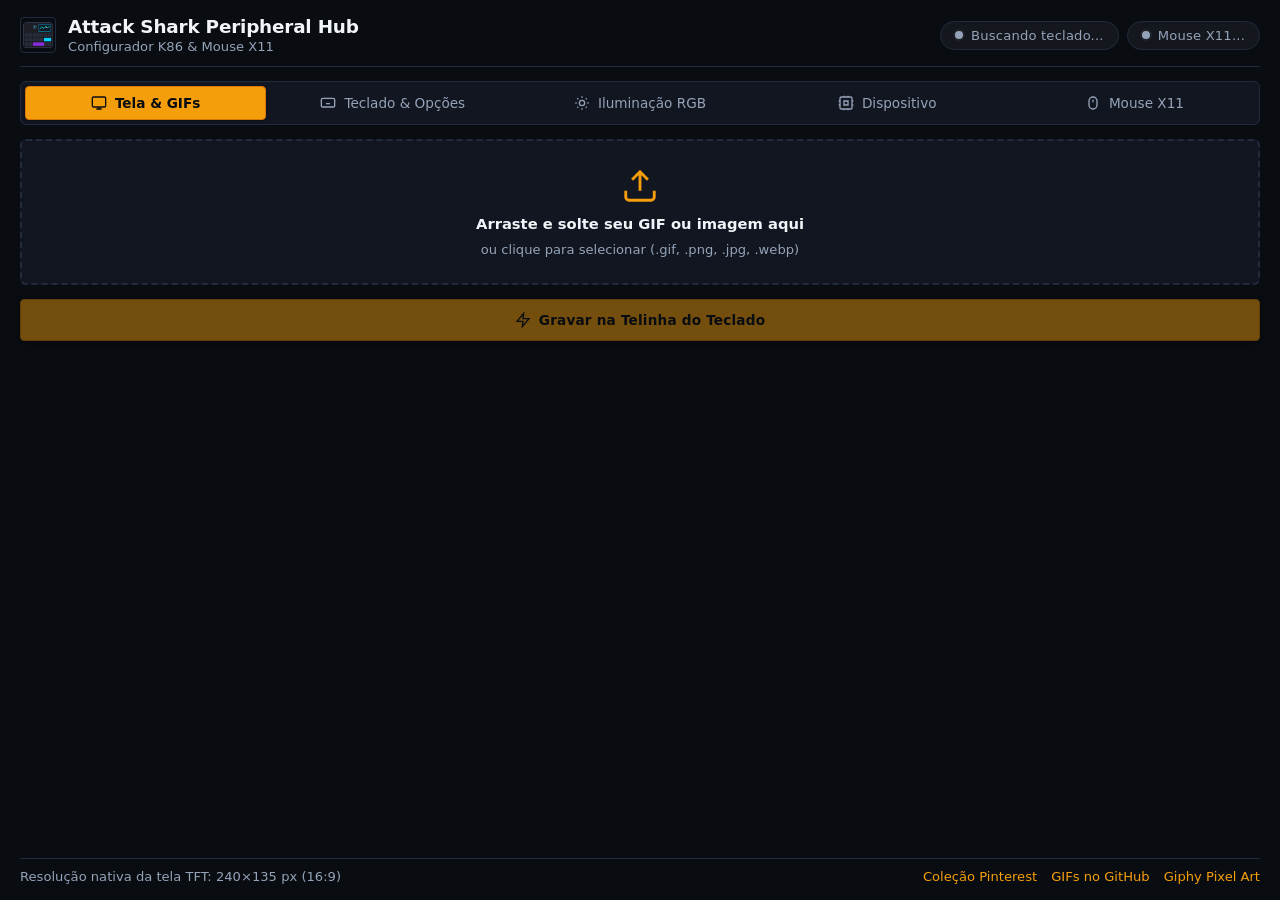
==== commit 31f70aaf: "feat(ui): split device tab into distinct Keyboard K86 and Mouse X11 panels" ====
--- a/ui/index.html
+++ b/ui/index.html
@@ -500,33 +500,60 @@
 
   <!-- TAB 4: DEVICE INFO & MAINTENANCE -->
   <div id="tab-info" class="tab-pane">
-    <div class="panel">
-      <h2 class="panel-title">
-        <svg viewBox="0 0 24 24"><rect width="18" height="18" x="3" y="3" rx="2"/><path d="M9 9h6v6H9zM9 1v2M15 1v2M9 21v2M15 21v2M1 9h2M1 15h2M21 9h2M21 15h2"/></svg>
-        Informações de Hardware
-      </h2>
-      <table class="info-table">
-        <tbody>
-          <tr><td>Modelo:</td><td id="infoModel">Attack Shark K86</td></tr>
-          <tr><td>Revisão / Device ID:</td><td id="infoDevId">--</td></tr>
-          <tr><td>Identificador USB:</td><td id="infoUsbId">3151:4015</td></tr>
-          <tr><td>Chipset / Família:</td><td id="infoFamily">ROYUAN YC500 / YC3121</td></tr>
-          <tr><td>Interface de Comunicação:</td><td id="infoNode">/dev/hidrawX</td></tr>
-          <tr><td>Resolução da Telinha:</td><td>240 × 135 pixels (RGB565)</td></tr>
-        </tbody>
-      </table>
+    <div style="display: grid; grid-template-columns: 1fr 1fr; gap: 14px;">
+      <!-- Seção Teclado K86 -->
+      <div class="panel">
+        <div style="display: flex; justify-content: space-between; align-items: center;">
+          <h2 class="panel-title">
+            <svg viewBox="0 0 24 24"><rect width="20" height="13" x="2" y="5" rx="2"/><path d="M6 9h.01M10 9h.01M14 9h.01M18 9h.01M6 13h.01M18 13h.01M9 13h6"/></svg>
+            Teclado K86
+          </h2>
+          <span id="infoKbStatusBadge" class="badge" style="color: var(--success); border-color: var(--success-border); background: var(--success-subtle);">Conectado</span>
+        </div>
+        <table class="info-table">
+          <tbody>
+            <tr><td>Modelo:</td><td id="infoModel">Attack Shark K86</td></tr>
+            <tr><td>Revisão / ID:</td><td id="infoDevId" class="font-mono">--</td></tr>
+            <tr><td>ID USB (VID:PID):</td><td id="infoUsbId" class="font-mono">3151:4015</td></tr>
+            <tr><td>Chipset / Família:</td><td id="infoFamily">ROYUAN YC500 / YC3121</td></tr>
+            <tr><td>Nó de Comunicação:</td><td id="infoNode" class="font-mono">/dev/hidrawX</td></tr>
+            <tr><td>Display TFT:</td><td>240 × 135 px (RGB565)</td></tr>
+          </tbody>
+        </table>
+      </div>
+
+      <!-- Seção Mouse X11 -->
+      <div class="panel">
+        <div style="display: flex; justify-content: space-between; align-items: center;">
+          <h2 class="panel-title">
+            <svg viewBox="0 0 24 24"><rect x="6" y="3" width="12" height="18" rx="6"/><path d="M12 7v4"/></svg>
+            Mouse X11
+          </h2>
+          <span id="infoMouseStatusBadge" class="badge" style="color: var(--telemetry); border-color: var(--telemetry); background: var(--telemetry-subtle);">Conectado (2.4G)</span>
+        </div>
+        <table class="info-table">
+          <tbody>
+            <tr><td>Modelo:</td><td id="infoMouseModel">Attack Shark X11</td></tr>
+            <tr><td>Conexão:</td><td id="infoMouseConn">Sem Fio (Receptor 2.4G)</td></tr>
+            <tr><td>ID USB (VID:PID):</td><td id="infoMouseUsbId" class="font-mono">1d57:fa60</td></tr>
+            <tr><td>Sensor Óptico:</td><td>PixArt PAW3311 (22.000 DPI)</td></tr>
+            <tr><td>Nó de Comunicação:</td><td id="infoMouseNode" class="font-mono">/dev/hidrawX (Interface 02)</td></tr>
+            <tr><td>Bateria Atual:</td><td id="infoMouseBattery" class="font-mono" style="color: var(--telemetry); font-weight: 700;">--%</td></tr>
+          </tbody>
+        </table>
+      </div>
     </div>
 
     <div class="panel" style="border-color: rgba(239, 68, 68, 0.35); background: rgba(239, 68, 68, 0.03);">
       <h2 class="panel-title" style="color: var(--error-text);">
         <svg viewBox="0 0 24 24" style="stroke: var(--error-text);"><path d="m21.73 18-8-14a2 2 0 0 0-3.48 0l-8 14A2 2 0 0 0 4 21h16a2 2 0 0 0 1.73-3Z"/><line x1="12" y1="9" x2="12" y2="13"/><line x1="12" y1="17" x2="12.01" y2="17"/></svg>
-        Restauração aos Padrões de Fábrica
-      </h2>
-      <p class="panel-desc">Restaura todas as configurações, tempos de suspensão, debounce e iluminação para os padrões originais de fábrica do teclado.</p>
+        Restauração aos Padrões de Fábrica (Teclado)
+      </h2>
+      <p class="panel-desc">Restaura todas as configurações, tempos de suspensão, debounce e iluminação para os padrões originais de fábrica do teclado K86.</p>
       <div style="display: flex; justify-content: flex-end; margin-top: 6px;">
         <button id="btnFactoryReset" class="btn btn-danger">
           <svg viewBox="0 0 24 24"><path d="M3 6h18M19 6v14a2 2 0 0 1-2 2H7a2 2 0 0 1-2-2V6M8 6V4a2 2 0 0 1 2-2h4a2 2 0 0 1 2 2v2"/></svg>
-          Restaurar Padrões de Fábrica
+          Restaurar Padrões de Fábrica do Teclado
         </button>
       </div>
     </div>
@@ -541,27 +568,27 @@
             <svg viewBox="0 0 24 24"><rect x="6" y="3" width="12" height="18" rx="6"/><path d="M12 7v4"/></svg>
             Attack Shark X11 - Telemetria &amp; Status
           </h2>
-          <p class="panel-desc">Sensor PixArt PAW3311 (até 22.000 DPI), Tri-Mode e base de carregamento magnética.</p>
-        </div>
-        <div id="mouseBatteryCard" style="display: flex; align-items: center; gap: 8px; background: rgba(0, 210, 255, 0.08); border: 1px solid rgba(0, 210, 255, 0.25); padding: 6px 14px; border-radius: var(--radius);">
+          <p class="panel-desc">Sensor PixArt PAW3311 (50 a 22.000 DPI), Tri-Mode e base magnética RGB.</p>
+        </div>
+        <div id="mouseBatteryCard" style="display: flex; align-items: center; gap: 8px; background: rgba(0, 210, 255, 0.08); border: 1px solid rgba(0, 210, 255, 0.3); padding: 6px 14px; border-radius: var(--radius);">
           <svg viewBox="0 0 24 24" style="width: 18px; height: 18px; stroke: var(--telemetry); fill: none;"><rect x="2" y="7" width="16" height="10" rx="2"/><line x1="20" y1="11" x2="20" y2="13"/></svg>
-          <span id="mouseBatteryVal" style="font-weight: 600; color: var(--telemetry); font-family: monospace;">--%</span>
-        </div>
-      </div>
-    </div>
-
-    <!-- Polling Rate & Debounce -->
+          <span id="mouseBatteryVal" style="font-weight: 700; color: var(--telemetry); font-family: 'JetBrains Mono', monospace;">--%</span>
+        </div>
+      </div>
+    </div>
+
+    <!-- Polling Rate, LOD & Debounce -->
     <div class="panel">
       <h2 class="panel-title">
         <svg viewBox="0 0 24 24"><path d="M13 2L3 14h9l-1 8 10-12h-9l1-8z"/></svg>
         Desempenho &amp; Polling Rate
       </h2>
-      <p class="panel-desc">Taxa de comunicação com o receptor 2.4G e tempo de debounce dos switches ópticos.</p>
+      <p class="panel-desc">Taxa de comunicação com o receptor 2.4G e calibração de sensores ópticos.</p>
       
-      <div class="form-grid">
-        <div class="form-group">
-          <label for="selMousePolling">Polling Rate (Taxa de Varredura)</label>
-          <select id="selMousePolling" class="select-input">
+      <div class="controls-grid" style="border: none; padding-top: 0;">
+        <div class="control-group">
+          <label class="control-label" for="selMousePolling">Polling Rate (Taxa de Varredura):</label>
+          <select id="selMousePolling">
             <option value="1000" selected>1000 Hz (1 ms - Recomendado para Jogos)</option>
             <option value="500">500 Hz (2 ms)</option>
             <option value="250">250 Hz (4 ms)</option>
@@ -569,24 +596,25 @@
           </select>
         </div>
 
-        <div class="form-group">
-          <label for="sliderMouseDebounce">Key Response / Debounce (<span id="mouseDebounceVal">4 ms</span>)</label>
-          <input type="range" id="sliderMouseDebounce" min="1" max="20" value="4" class="slider-input">
-        </div>
-      </div>
-
-      <div class="form-grid" style="margin-top: 14px;">
-        <div class="form-group">
-          <label for="selMouseLod">Lift-Off Distance (LOD)</label>
-          <select id="selMouseLod" class="select-input">
+        <div class="control-group">
+          <label class="control-label" for="sliderMouseDebounce">
+            Tempo de Debounce / Key Response:
+            <span id="mouseDebounceVal">4 ms</span>
+          </label>
+          <input type="range" id="sliderMouseDebounce" min="1" max="20" value="4">
+        </div>
+
+        <div class="control-group">
+          <label class="control-label" for="selMouseLod">Lift-Off Distance (LOD):</label>
+          <select id="selMouseLod">
             <option value="0" selected>Baixa (1 mm - Precisão competitiva)</option>
             <option value="1">Alta (2 mm)</option>
           </select>
         </div>
 
-        <div class="form-group">
-          <label for="selMouseSleep">Tempo para Suspensão (Sleep)</label>
-          <select id="selMouseSleep" class="select-input">
+        <div class="control-group">
+          <label class="control-label" for="selMouseSleep">Tempo para Suspensão (Sleep):</label>
+          <select id="selMouseSleep">
             <option value="1">1 minuto</option>
             <option value="3">3 minutos</option>
             <option value="5" selected>5 minutos (Padrão)</option>
@@ -596,21 +624,30 @@
         </div>
       </div>
 
-      <div style="display: flex; gap: 24px; margin-top: 16px; padding-top: 14px; border-top: 1px solid var(--border);">
-        <label class="switch-container">
-          <input type="checkbox" id="switchMouseAngle">
-          <span class="switch-slider"></span>
-          <span class="switch-label">Angle Snapping (Correção angular de linha reta)</span>
-        </label>
-
-        <label class="switch-container">
-          <input type="checkbox" id="switchMouseRipple">
-          <span class="switch-label">Ripple Control (Suavização de ruído em alto DPI)</span>
-          <span class="switch-slider"></span>
-        </label>
-      </div>
-    </div>
-
+      <div class="mouse-switch-grid">
+        <div class="mouse-switch-item">
+          <div>
+            <div class="title">Angle Snapping</div>
+            <div class="desc">Correção angular de linha reta</div>
+          </div>
+          <label class="toggle-switch">
+            <input type="checkbox" id="switchMouseAngle">
+            <span class="toggle-slider"></span>
+          </label>
+        </div>
+
+        <div class="mouse-switch-item">
+          <div>
+            <div class="title">Ripple Control</div>
+            <div class="desc">Suavização de ruído em alto DPI</div>
+          </div>
+          <label class="toggle-switch">
+            <input type="checkbox" id="switchMouseRipple">
+            <span class="toggle-slider"></span>
+          </label>
+        </div>
+      </div>
+    </div>
     <!-- DPI Stages Configurator -->
     <div class="panel">
       <h2 class="panel-title">
@@ -619,7 +656,7 @@
       </h2>
       <p class="panel-desc">Ajuste os valores de cada nível de sensibilidade de 50 a 22.000 DPI.</p>
 
-      <div id="mouseDpiStagesContainer" style="display: grid; grid-template-columns: repeat(auto-fit, minmax(180px, 1fr)); gap: 12px; margin-top: 12px;">
+      <div id="mouseDpiStagesContainer">
         <!-- Stages dynamically or statically filled -->
       </div>
 
--- a/ui/css/style.css
+++ b/ui/css/style.css
@@ -1004,3 +1004,157 @@
     .links-group a:hover {
       text-decoration: underline;
     }
+
+    /* ==============================================================================
+       MOUSE X11 DEDICATED STYLES
+       ============================================================================== */
+    #mouseDpiStagesContainer {
+      display: grid;
+      grid-template-columns: repeat(6, 1fr);
+      gap: 10px;
+      margin-top: 14px;
+    }
+
+    @media (max-width: 960px) {
+      #mouseDpiStagesContainer {
+        grid-template-columns: repeat(3, 1fr);
+      }
+    }
+
+    .mouse-stage-card {
+      background: var(--card-hover);
+      border: 1px solid var(--border);
+      border-radius: var(--radius);
+      padding: 12px 14px;
+      display: flex;
+      flex-direction: column;
+      gap: 10px;
+      transition: all 0.2s ease;
+      cursor: pointer;
+      position: relative;
+    }
+
+    .mouse-stage-card:hover {
+      border-color: var(--border-focus);
+      background: #192131;
+    }
+
+    .mouse-stage-card.active {
+      background: rgba(0, 210, 255, 0.08);
+      border-color: var(--telemetry);
+      box-shadow: 0 0 14px rgba(0, 210, 255, 0.12);
+    }
+
+    .mouse-stage-header {
+      display: flex;
+      justify-content: space-between;
+      align-items: center;
+    }
+
+    .mouse-stage-title {
+      display: flex;
+      align-items: center;
+      gap: 8px;
+      font-size: 0.85rem;
+      font-weight: 600;
+      color: var(--text);
+    }
+
+    .mouse-stage-card.active .mouse-stage-title {
+      color: var(--telemetry);
+    }
+
+    .mouse-stage-color-dot {
+      width: 10px;
+      height: 10px;
+      border-radius: 50%;
+      display: inline-block;
+      box-shadow: 0 0 6px currentColor;
+    }
+
+    .mouse-stage-radio {
+      appearance: none;
+      -webkit-appearance: none;
+      width: 16px;
+      height: 16px;
+      border: 2px solid var(--border-focus);
+      border-radius: 50%;
+      outline: none;
+      cursor: pointer;
+      display: grid;
+      place-content: center;
+      transition: all 0.15s ease;
+    }
+
+    .mouse-stage-radio:checked {
+      border-color: var(--telemetry);
+    }
+
+    .mouse-stage-radio:checked::before {
+      content: "";
+      width: 8px;
+      height: 8px;
+      border-radius: 50%;
+      background: var(--telemetry);
+    }
+
+    .mouse-stage-input-row {
+      display: flex;
+      align-items: center;
+      gap: 8px;
+    }
+
+    .mouse-stage-input-row input[type="number"] {
+      flex: 1;
+      padding: 6px 10px;
+      font-size: 0.95rem;
+      font-weight: 600;
+      font-family: "JetBrains Mono", monospace;
+      border-radius: var(--radius-sm);
+      background: #090c10;
+      border: 1px solid var(--border);
+      color: var(--text);
+    }
+
+    .mouse-stage-input-row input[type="number"]:focus {
+      border-color: var(--telemetry);
+      background: #0e141f;
+    }
+
+    .mouse-stage-input-row .unit {
+      font-size: 0.78rem;
+      color: var(--muted);
+      font-weight: 600;
+      letter-spacing: 0.5px;
+    }
+
+    /* Switch row for Mouse Settings */
+    .mouse-switch-grid {
+      display: grid;
+      grid-template-columns: 1fr 1fr;
+      gap: 12px;
+      padding-top: 14px;
+      border-top: 1px solid var(--border);
+    }
+
+    .mouse-switch-item {
+      display: flex;
+      align-items: center;
+      justify-content: space-between;
+      background: var(--card-hover);
+      border: 1px solid var(--border);
+      padding: 10px 14px;
+      border-radius: var(--radius-sm);
+    }
+
+    .mouse-switch-item .title {
+      font-size: 0.85rem;
+      font-weight: 500;
+      color: var(--text);
+    }
+
+    .mouse-switch-item .desc {
+      font-size: 0.75rem;
+      color: var(--muted);
+      margin-top: 2px;
+    }
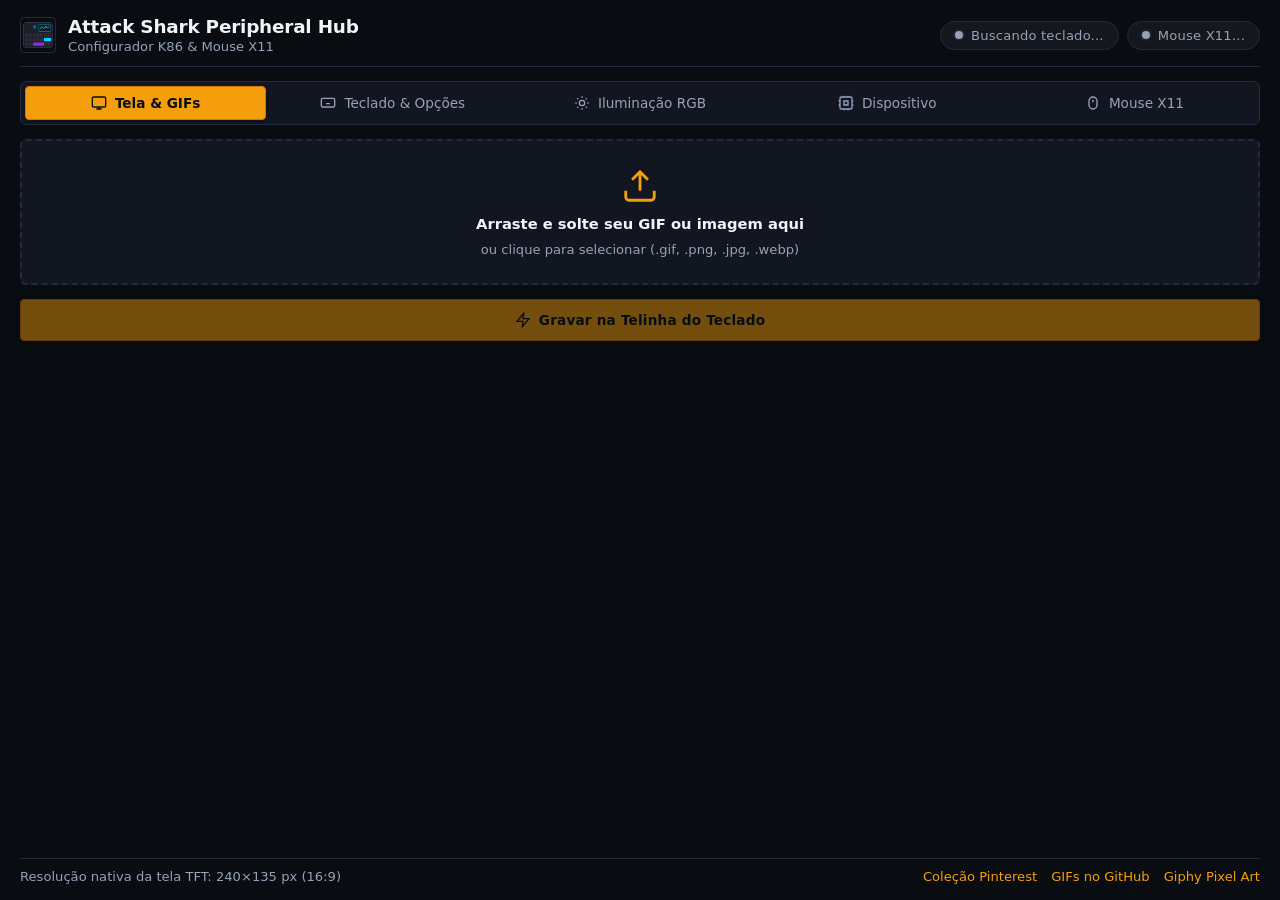
==== commit 0d266115: "feat: handle connection edge cases, distinguish cable vs wireless and guard screen uploads" ====
--- a/ui/index.html
+++ b/ui/index.html
@@ -57,6 +57,19 @@
 
   <!-- TAB 1: SCREEN & GIF UPLOAD -->
   <div id="tab-screen" class="tab-pane active">
+    <!-- Connection Warning Banner (Shown when keyboard is not on cable) -->
+    <div id="kbCableWarning" class="panel" style="display: none; background: rgba(245, 158, 11, 0.08); border-color: rgba(245, 158, 11, 0.35); padding: 12px 16px;">
+      <div style="display: flex; align-items: center; gap: 12px;">
+        <svg viewBox="0 0 24 24" style="width: 22px; height: 22px; stroke: var(--accent); fill: none; flex-shrink: 0;"><path d="m21.73 18-8-14a2 2 0 0 0-3.48 0l-8 14A2 2 0 0 0 4 21h16a2 2 0 0 0 1.73-3Z"/><line x1="12" y1="9" x2="12" y2="13"/><line x1="12" y1="17" x2="12.01" y2="17"/></svg>
+        <div style="flex: 1;">
+          <div style="font-weight: 600; font-size: 0.88rem; color: var(--accent);">Conexão via Cabo USB Necessária para a Telinha</div>
+          <div style="font-size: 0.8rem; color: var(--muted); margin-top: 2px;">
+            A gravação de GIFs e imagens no display TFT requer o cabo USB conectado. O modo sem fio (2.4G ou Bluetooth) não expõe os canais de gravação da memória flash da tela.
+          </div>
+        </div>
+      </div>
+    </div>
+
     <div id="dropzone" class="dropzone">
       <svg viewBox="0 0 24 24">
         <path d="M21 15v4a2 2 0 0 1-2 2H5a2 2 0 0 1-2-2v-4M17 8l-5-5-5 5M12 3v12"/>
@@ -65,7 +78,6 @@
       <div class="dropzone-subtext">ou clique para selecionar (.gif, .png, .jpg, .webp)</div>
       <input type="file" id="fileInput" accept="image/gif,image/png,image/jpeg,image/webp" style="display: none;">
     </div>
-
     <!-- Preview Panel -->
     <div id="previewPanel" class="panel" style="display: none;">
       <div class="preview-container">
@@ -518,6 +530,7 @@
             <tr><td>Chipset / Família:</td><td id="infoFamily">ROYUAN YC500 / YC3121</td></tr>
             <tr><td>Nó de Comunicação:</td><td id="infoNode" class="font-mono">/dev/hidrawX</td></tr>
             <tr><td>Display TFT:</td><td>240 × 135 px (RGB565)</td></tr>
+            <tr><td>Alimentação / Bateria:</td><td id="infoKbBattery">Alimentado via USB (5V)</td></tr>
           </tbody>
         </table>
       </div>
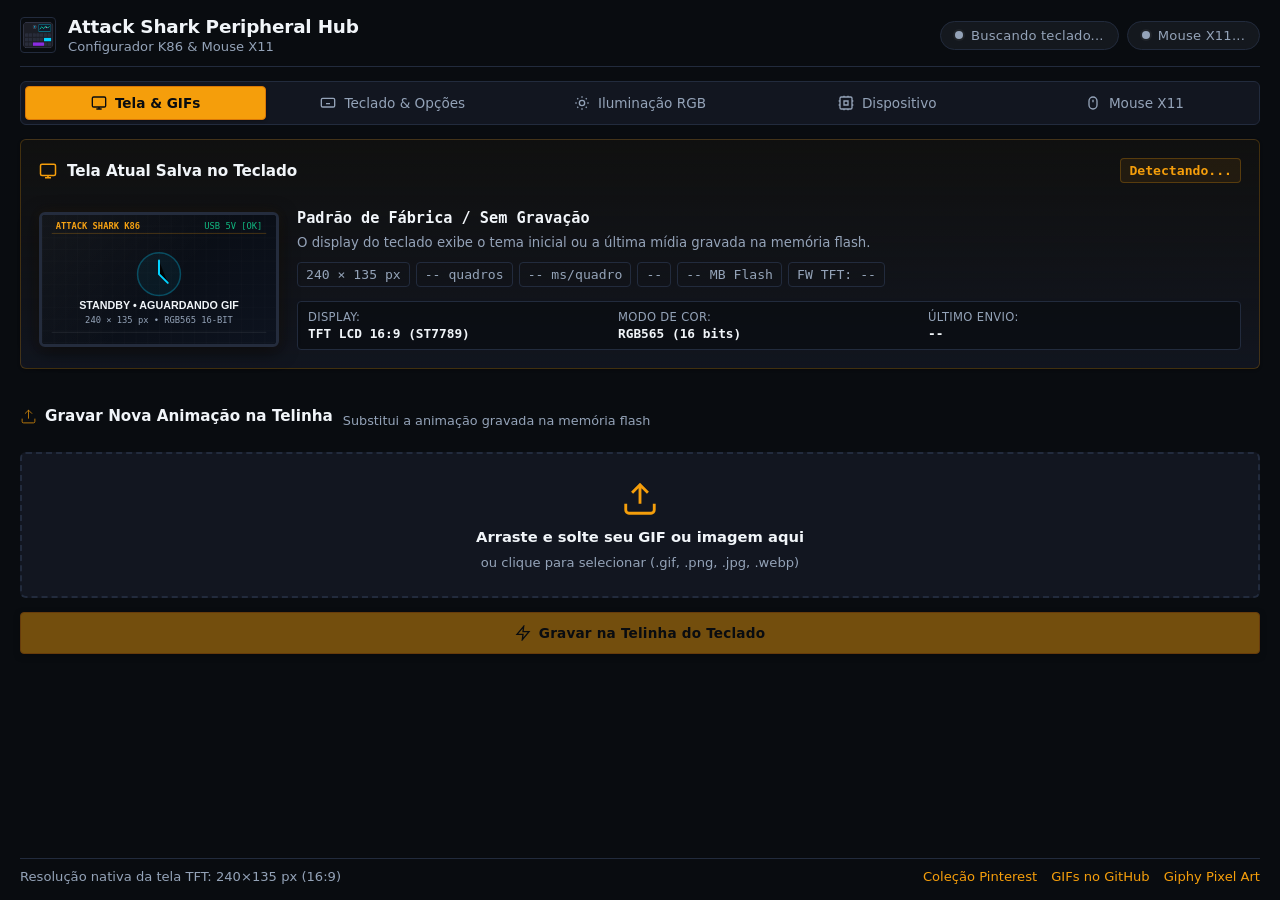
==== commit 2ea65866: "feat(screen): exibir dados e previsualizacao da tela atual salva no teclado" ====
--- a/ui/index.html
+++ b/ui/index.html
@@ -69,6 +69,65 @@
         </div>
       </div>
     </div>
+    <!-- PAINEL: TELA ATUAL SALVA NO TECLADO -->
+    <div id="currentScreenPanel" class="panel current-screen-panel">
+      <div class="panel-header-row">
+        <h2 class="panel-title">
+          <svg viewBox="0 0 24 24"><rect width="20" height="15" x="2" y="3" rx="2"/><path d="M12 18v3M8 21h8"/></svg>
+          Tela Atual Salva no Teclado
+        </h2>
+        <div style="display: flex; align-items: center; gap: 8px;">
+          <span id="currentScreenBadgeStatus" class="badge current-status-badge status-default">Detectando...</span>
+          <button id="btnForgetScreen" class="btn btn-icon-subtle" title="Limpar registro da tela salva" style="display: none;">
+            <svg viewBox="0 0 24 24" style="width: 15px; height: 15px;"><path d="M3 6h18M19 6v14a2 2 0 0 1-2 2H7a2 2 0 0 1-2-2V6M8 6V4a2 2 0 0 1 2-2h4a2 2 0 0 1 2 2v2"/></svg>
+          </button>
+        </div>
+      </div>
+
+      <div class="preview-container">
+        <div class="screen-bezel current-bezel">
+          <img id="currentScreenImg" src="data:image/svg+xml,%3Csvg xmlns='http://www.w3.org/2000/svg' viewBox='0 0 240 135' width='240' height='135'%3E%3Cdefs%3E%3ClinearGradient id='bgGrad' x1='0%25' y1='0%25' x2='100%25' y2='100%25'%3E%3Cstop offset='0%25' stop-color='%23070a0f'/%3E%3Cstop offset='100%25' stop-color='%230d131f'/%3E%3C/linearGradient%3E%3Cpattern id='grid' width='12' height='12' patternUnits='userSpaceOnUse'%3E%3Cpath d='M 12 0 L 0 0 0 12' fill='none' stroke='rgba(255,255,255,0.04)' stroke-width='0.5'/%3E%3C/pattern%3E%3C/defs%3E%3Crect width='240' height='135' fill='url(%23bgGrad)'/%3E%3Crect width='240' height='135' fill='url(%23grid)'/%3E%3Cline x1='10' y1='20' x2='230' y2='20' stroke='rgba(245,158,11,0.25)' stroke-width='1'/%3E%3Ctext x='14' y='15' fill='%23f59e0b' font-size='9' font-family='monospace' font-weight='bold'%3EATTACK SHARK K86%3C/text%3E%3Ctext x='226' y='15' text-anchor='end' fill='%2310b981' font-size='9' font-family='monospace'%3EUSB 5V [OK]%3C/text%3E%3Ccircle cx='120' cy='62' r='22' stroke='rgba(0,210,255,0.3)' stroke-width='1.5' fill='rgba(0,210,255,0.05)'/%3E%3Cpath d='M120 48 v14 l9 9' stroke='%2300d2ff' stroke-width='2' stroke-linecap='round'/%3E%3Ctext x='120' y='98' text-anchor='middle' fill='%23f1f5f9' font-size='11' font-family='sans-serif' font-weight='600'%3ESTANDBY • AGUARDANDO GIF%3C/text%3E%3Ctext x='120' y='112' text-anchor='middle' fill='%2394a3b8' font-size='9' font-family='monospace'%3E240 × 135 px • RGB565 16-BIT%3C/text%3E%3Cline x1='10' y1='122' x2='230' y2='122' stroke='rgba(255,255,255,0.08)' stroke-width='1'/%3E%3C/svg%3E" alt="Tela Atual K86">
+        </div>
+        
+        <div class="file-details">
+          <div id="currentScreenFileName" class="file-name">Padrão de Fábrica / Sem Gravação</div>
+          <div id="currentScreenSubtitle" style="color: var(--muted); font-size: 0.83rem;">O display do teclado exibe o tema inicial ou a última mídia gravada na memória flash.</div>
+          
+          <div class="badge-row">
+            <div id="badgeCurrentRes" class="badge">240 × 135 px</div>
+            <div id="badgeCurrentFrames" class="badge">-- quadros</div>
+            <div id="badgeCurrentSpeed" class="badge">-- ms/quadro</div>
+            <div id="badgeCurrentFit" class="badge">--</div>
+            <div id="badgeCurrentSize" class="badge">-- MB Flash</div>
+            <div id="badgeCurrentFw" class="badge" title="Versão do firmware da controladora do display">FW TFT: --</div>
+          </div>
+
+          <div id="currentScreenExtraInfo" class="current-screen-meta-box">
+            <div class="current-meta-item">
+              <span class="meta-label">Display:</span>
+              <span class="meta-val">TFT LCD 16:9 (ST7789)</span>
+            </div>
+            <div class="current-meta-item">
+              <span class="meta-label">Modo de Cor:</span>
+              <span class="meta-val">RGB565 (16 bits)</span>
+            </div>
+            <div class="current-meta-item">
+              <span class="meta-label">Último Envio:</span>
+              <span id="currentScreenDateVal" class="meta-val">--</span>
+            </div>
+          </div>
+        </div>
+      </div>
+    </div>
+
+    <!-- SEÇÃO: GRAVAR NOVO GIF / IMAGEM -->
+    <div class="section-divider-row">
+      <h3 class="section-subtitle">
+        <svg viewBox="0 0 24 24"><path d="M21 15v4a2 2 0 0 1-2 2H5a2 2 0 0 1-2-2v-4M17 8l-5-5-5 5M12 3v12"/></svg>
+        Gravar Nova Animação na Telinha
+      </h3>
+      <span class="section-subtitle-hint">Substitui a animação gravada na memória flash</span>
+    </div>
 
     <div id="dropzone" class="dropzone">
       <svg viewBox="0 0 24 24">
@@ -529,7 +588,8 @@
             <tr><td>ID USB (VID:PID):</td><td id="infoUsbId" class="font-mono">3151:4015</td></tr>
             <tr><td>Chipset / Família:</td><td id="infoFamily">ROYUAN YC500 / YC3121</td></tr>
             <tr><td>Nó de Comunicação:</td><td id="infoNode" class="font-mono">/dev/hidrawX</td></tr>
-            <tr><td>Display TFT:</td><td>240 × 135 px (RGB565)</td></tr>
+            <tr><td>Display TFT:</td><td id="infoTftDisplay">240 × 135 px (RGB565)</td></tr>
+            <tr><td>Tela na Flash:</td><td id="infoTftCurrentScreen" class="font-mono">Padrão de Fábrica</td></tr>
             <tr><td>Alimentação / Bateria:</td><td id="infoKbBattery">Alimentado via USB (5V)</td></tr>
           </tbody>
         </table>
--- a/ui/css/style.css
+++ b/ui/css/style.css
@@ -347,6 +347,132 @@
       image-rendering: pixelated;
     }
 
+    /* Current Screen Panel (Tactical TFT Live State) */
+    .current-screen-panel {
+      border-color: rgba(245, 158, 11, 0.22);
+      background: linear-gradient(180deg, rgba(245, 158, 11, 0.03) 0%, rgba(18, 22, 32, 0.95) 100%);
+      margin-bottom: 6px;
+    }
+
+    .panel-header-row {
+      display: flex;
+      justify-content: space-between;
+      align-items: center;
+      margin-bottom: 12px;
+      flex-wrap: wrap;
+      gap: 8px;
+    }
+
+    .current-status-badge {
+      font-size: 0.78rem;
+      font-weight: 600;
+      display: inline-flex;
+      align-items: center;
+      gap: 6px;
+      padding: 3px 8px;
+      border-radius: var(--radius-sm);
+    }
+
+    .current-status-badge.status-saved {
+      background: var(--success-subtle);
+      border-color: var(--success-border);
+      color: var(--success);
+    }
+
+    .current-status-badge.status-default {
+      background: rgba(245, 158, 11, 0.08);
+      border-color: rgba(245, 158, 11, 0.25);
+      color: var(--accent);
+    }
+
+    .btn-icon-subtle {
+      background: transparent;
+      border: 1px solid transparent;
+      color: var(--muted);
+      padding: 4px;
+      border-radius: var(--radius-sm);
+      cursor: pointer;
+      display: inline-flex;
+      align-items: center;
+      justify-content: center;
+      transition: all 0.15s ease;
+    }
+
+    .btn-icon-subtle svg {
+      stroke: currentColor;
+      fill: none;
+    }
+
+    .btn-icon-subtle:hover {
+      background: rgba(239, 68, 68, 0.1);
+      border-color: rgba(239, 68, 68, 0.3);
+      color: var(--error-text);
+    }
+
+    .current-bezel {
+      box-shadow: 0 4px 18px rgba(0, 0, 0, 0.65), 0 0 12px rgba(245, 158, 11, 0.08);
+      border-color: #242c3d;
+    }
+
+    .current-screen-meta-box {
+      display: grid;
+      grid-template-columns: repeat(auto-fit, minmax(130px, 1fr));
+      gap: 8px;
+      margin-top: 6px;
+      padding: 8px 10px;
+      background: rgba(9, 12, 16, 0.65);
+      border: 1px solid var(--border);
+      border-radius: var(--radius-sm);
+    }
+
+    .current-meta-item {
+      display: flex;
+      flex-direction: column;
+      gap: 2px;
+    }
+
+    .current-meta-item .meta-label {
+      color: var(--muted);
+      font-size: 0.72rem;
+      text-transform: uppercase;
+      letter-spacing: 0.03em;
+    }
+
+    .current-meta-item .meta-val {
+      color: var(--text);
+      font-weight: 600;
+      font-family: "JetBrains Mono", "Fira Code", monospace;
+      font-size: 0.8rem;
+    }
+
+    .section-divider-row {
+      display: flex;
+      align-items: baseline;
+      gap: 10px;
+      margin: 18px 0 10px;
+      flex-wrap: wrap;
+    }
+
+    .section-subtitle {
+      font-size: 0.95rem;
+      font-weight: 600;
+      color: var(--text);
+      display: flex;
+      align-items: center;
+      gap: 8px;
+    }
+
+    .section-subtitle svg {
+      width: 17px;
+      height: 17px;
+      stroke: var(--accent);
+      fill: none;
+    }
+
+    .section-subtitle-hint {
+      font-size: 0.8rem;
+      color: var(--muted);
+    }
     .file-details {
       flex: 1;
       display: flex;
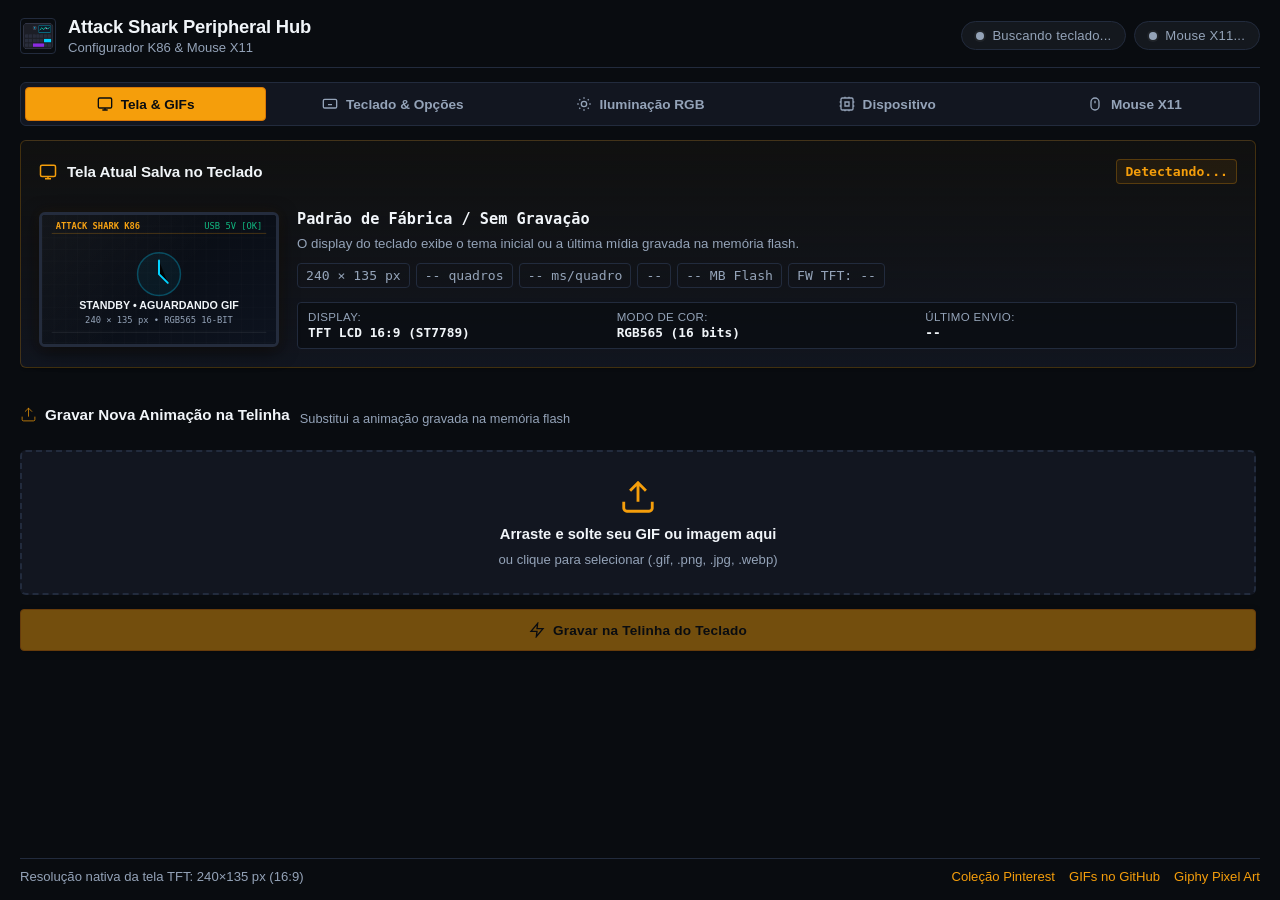
==== commit f8a14782: "perf(core,ui): modularizar protocolo K86 assíncrono e eliminar bloqueios na troca de abas" ====
--- a/ui/index.html
+++ b/ui/index.html
@@ -55,6 +55,7 @@
   <!-- Global Alert Box -->
   <div id="alertBox" class="alert"></div>
 
+  <main class="tabs-viewport">
   <!-- TAB 1: SCREEN & GIF UPLOAD -->
   <div id="tab-screen" class="tab-pane active">
     <!-- Connection Warning Banner (Shown when keyboard is not on cable) -->
@@ -741,6 +742,7 @@
       </div>
     </div>
   </div>
+  </main>
 
   <!-- Footer -->
   <footer>
--- a/ui/css/style.css
+++ b/ui/css/style.css
@@ -43,7 +43,7 @@
       box-sizing: border-box;
       margin: 0;
       padding: 0;
-      font-family: system-ui, -apple-system, BlinkMacSystemFont, "Segoe UI", Roboto, "Ubuntu", "Cantarell", sans-serif;
+      font-family: "Ubuntu", "Cantarell", sans-serif;
     }
 
     ::selection {
@@ -72,7 +72,7 @@
     }
 
     .font-mono, .badge, .file-name, #infoUsbId, #infoFamily, #infoNode, #labelColorHex, #labelSledColorHex {
-      font-family: "JetBrains Mono", "Fira Code", "Cascadia Code", "SFMono-Regular", Consolas, monospace;
+      font-family: "JetBrains Mono", monospace;
       font-variant-numeric: tabular-nums;
     }
 
@@ -85,7 +85,8 @@
       background: var(--bg);
       color: var(--text);
       padding: 16px 20px;
-      min-height: 100vh;
+      height: 100vh;
+      overflow: hidden;
       display: flex;
       flex-direction: column;
       gap: 14px;
@@ -174,7 +175,7 @@
       flex: 1;
       padding: 8px 12px;
       font-size: 0.85rem;
-      font-weight: 500;
+      font-weight: 600;
       border-radius: var(--radius-sm);
       border: 1px solid transparent;
       background: transparent;
@@ -184,7 +185,6 @@
       align-items: center;
       justify-content: center;
       gap: 8px;
-      transition: all 0.15s ease;
     }
 
     .tab-btn:hover {
@@ -198,7 +198,6 @@
       color: var(--accent-fg);
       font-weight: 600;
       border-color: var(--accent-hover);
-      box-shadow: var(--shadow-surface);
     }
 
     .tab-btn svg {
@@ -211,14 +210,29 @@
     }
 
     /* Tab Content Areas */
+    .tabs-viewport {
+      position: relative;
+      flex: 1;
+      min-height: 0;
+    }
+
     .tab-pane {
-      display: none;
+      position: absolute;
+      inset: 0;
+      overflow-y: auto;
+      padding-right: 4px;
+      display: flex;
       flex-direction: column;
       gap: 14px;
+      visibility: hidden;
+      pointer-events: none;
+      contain: strict;
     }
 
     .tab-pane.active {
-      display: flex;
+      visibility: visible;
+      pointer-events: auto;
+      z-index: 1;
     }
 
     /* Panels & Cards */
@@ -266,7 +280,7 @@
       padding: 26px 20px;
       text-align: center;
       cursor: pointer;
-      transition: all 0.2s ease;
+      transition: border-color 0.12s ease, background-color 0.12s ease;
       display: flex;
       flex-direction: column;
       align-items: center;
@@ -395,7 +409,7 @@
       display: inline-flex;
       align-items: center;
       justify-content: center;
-      transition: all 0.15s ease;
+      transition: none;
     }
 
     .btn-icon-subtle svg {
@@ -605,7 +619,7 @@
       color: var(--muted);
       cursor: pointer;
       text-align: center;
-      transition: all 0.15s ease;
+      transition: none;
     }
 
     .radio-btn:hover {
@@ -666,7 +680,7 @@
       background: #1a202c;
       border: 1px solid var(--border);
       border-radius: 24px;
-      transition: 0.2s ease;
+      transition: background-color 0.12s ease, border-color 0.12s ease;
     }
 
     .toggle-slider:before {
@@ -678,7 +692,7 @@
       bottom: 3px;
       background: var(--muted);
       border-radius: 50%;
-      transition: 0.2s ease;
+      transition: transform 0.12s ease;
     }
 
     .toggle-switch input:focus-visible + .toggle-slider {
@@ -707,7 +721,7 @@
       align-items: center;
       justify-content: center;
       gap: 8px;
-      transition: all 0.15s ease;
+      transition: none;
       border: 1px solid transparent;
       letter-spacing: 0.2px;
     }
@@ -978,7 +992,7 @@
       cursor: pointer;
       border: 1px solid rgba(255, 255, 255, 0.2);
       box-shadow: 0 1px 3px rgba(0, 0, 0, 0.4);
-      transition: transform 0.15s ease, border-color 0.15s ease, box-shadow 0.15s ease;
+      transition: none;
     }
 
     .preset-dot:hover {
@@ -1155,7 +1169,7 @@
       display: flex;
       flex-direction: column;
       gap: 10px;
-      transition: all 0.2s ease;
+      transition: none;
       cursor: pointer;
       position: relative;
     }
@@ -1209,7 +1223,7 @@
       cursor: pointer;
       display: grid;
       place-content: center;
-      transition: all 0.15s ease;
+      transition: none;
     }
 
     .mouse-stage-radio:checked {
